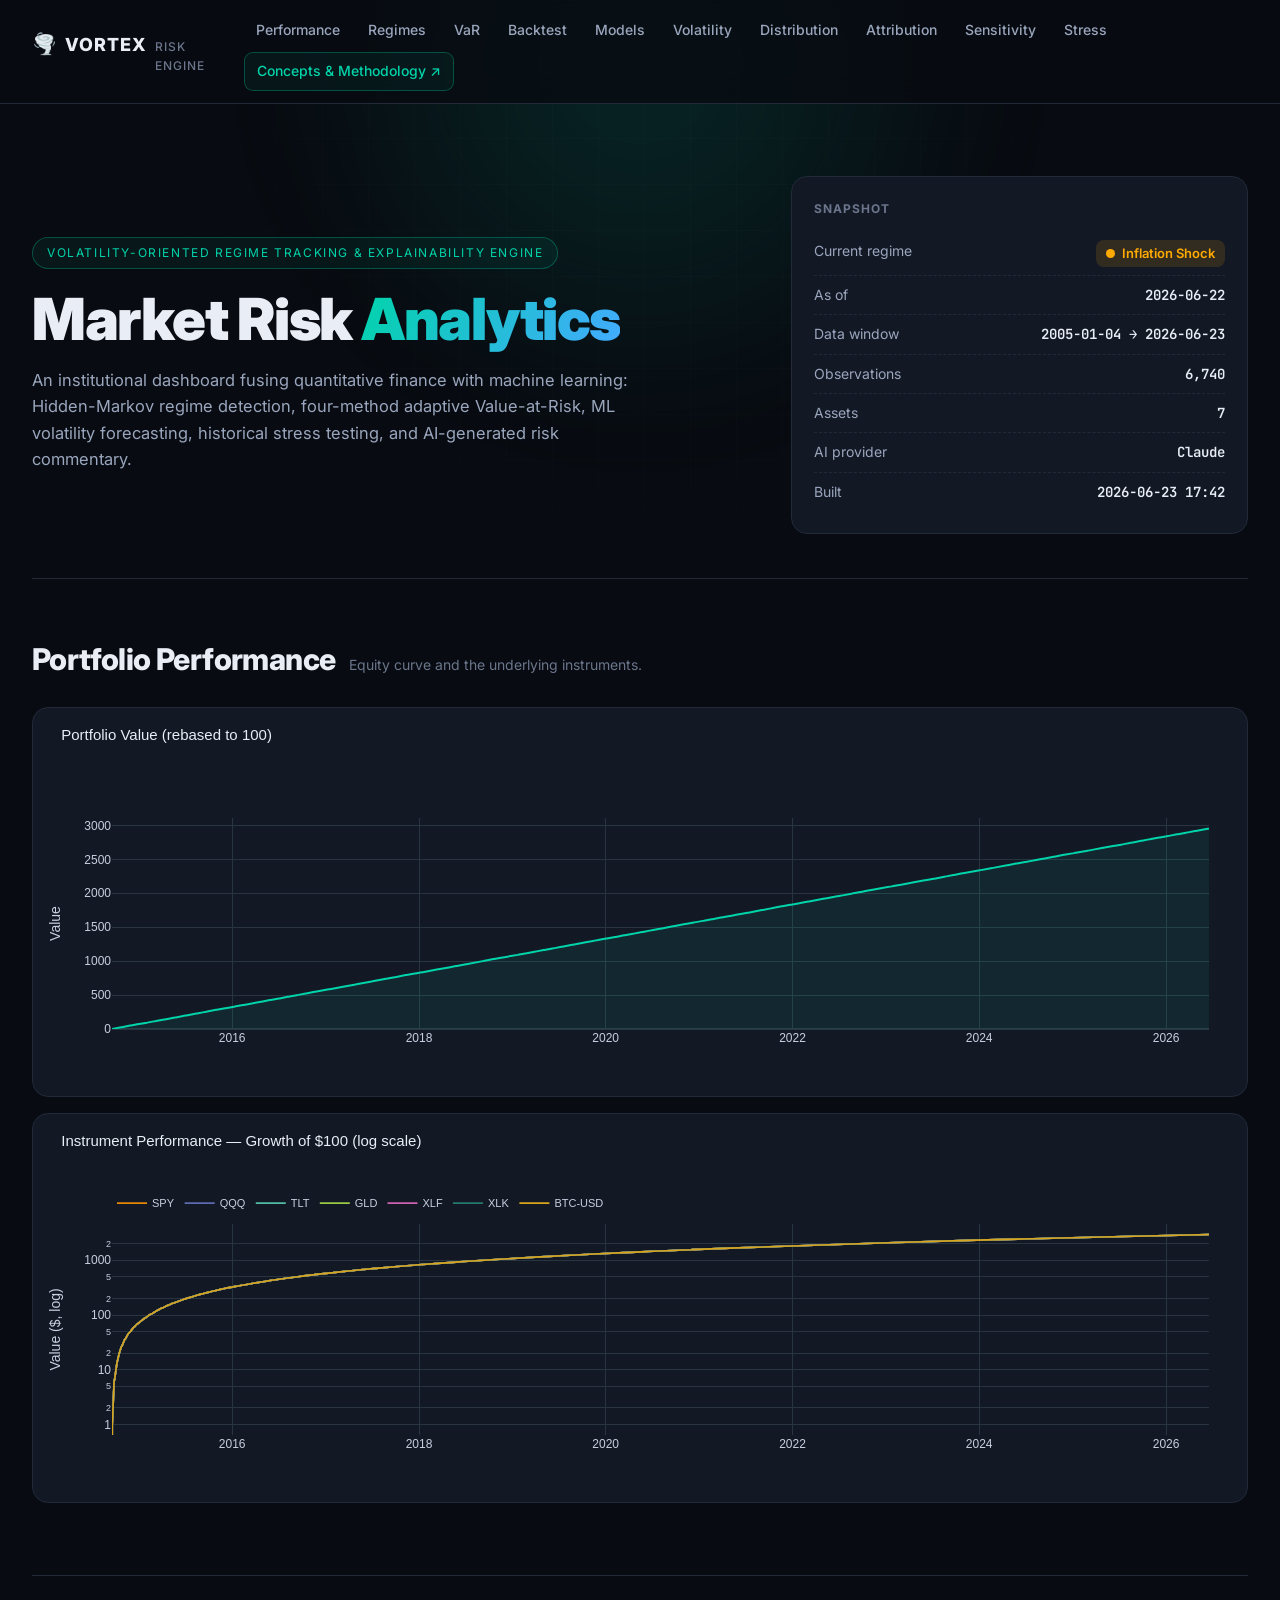
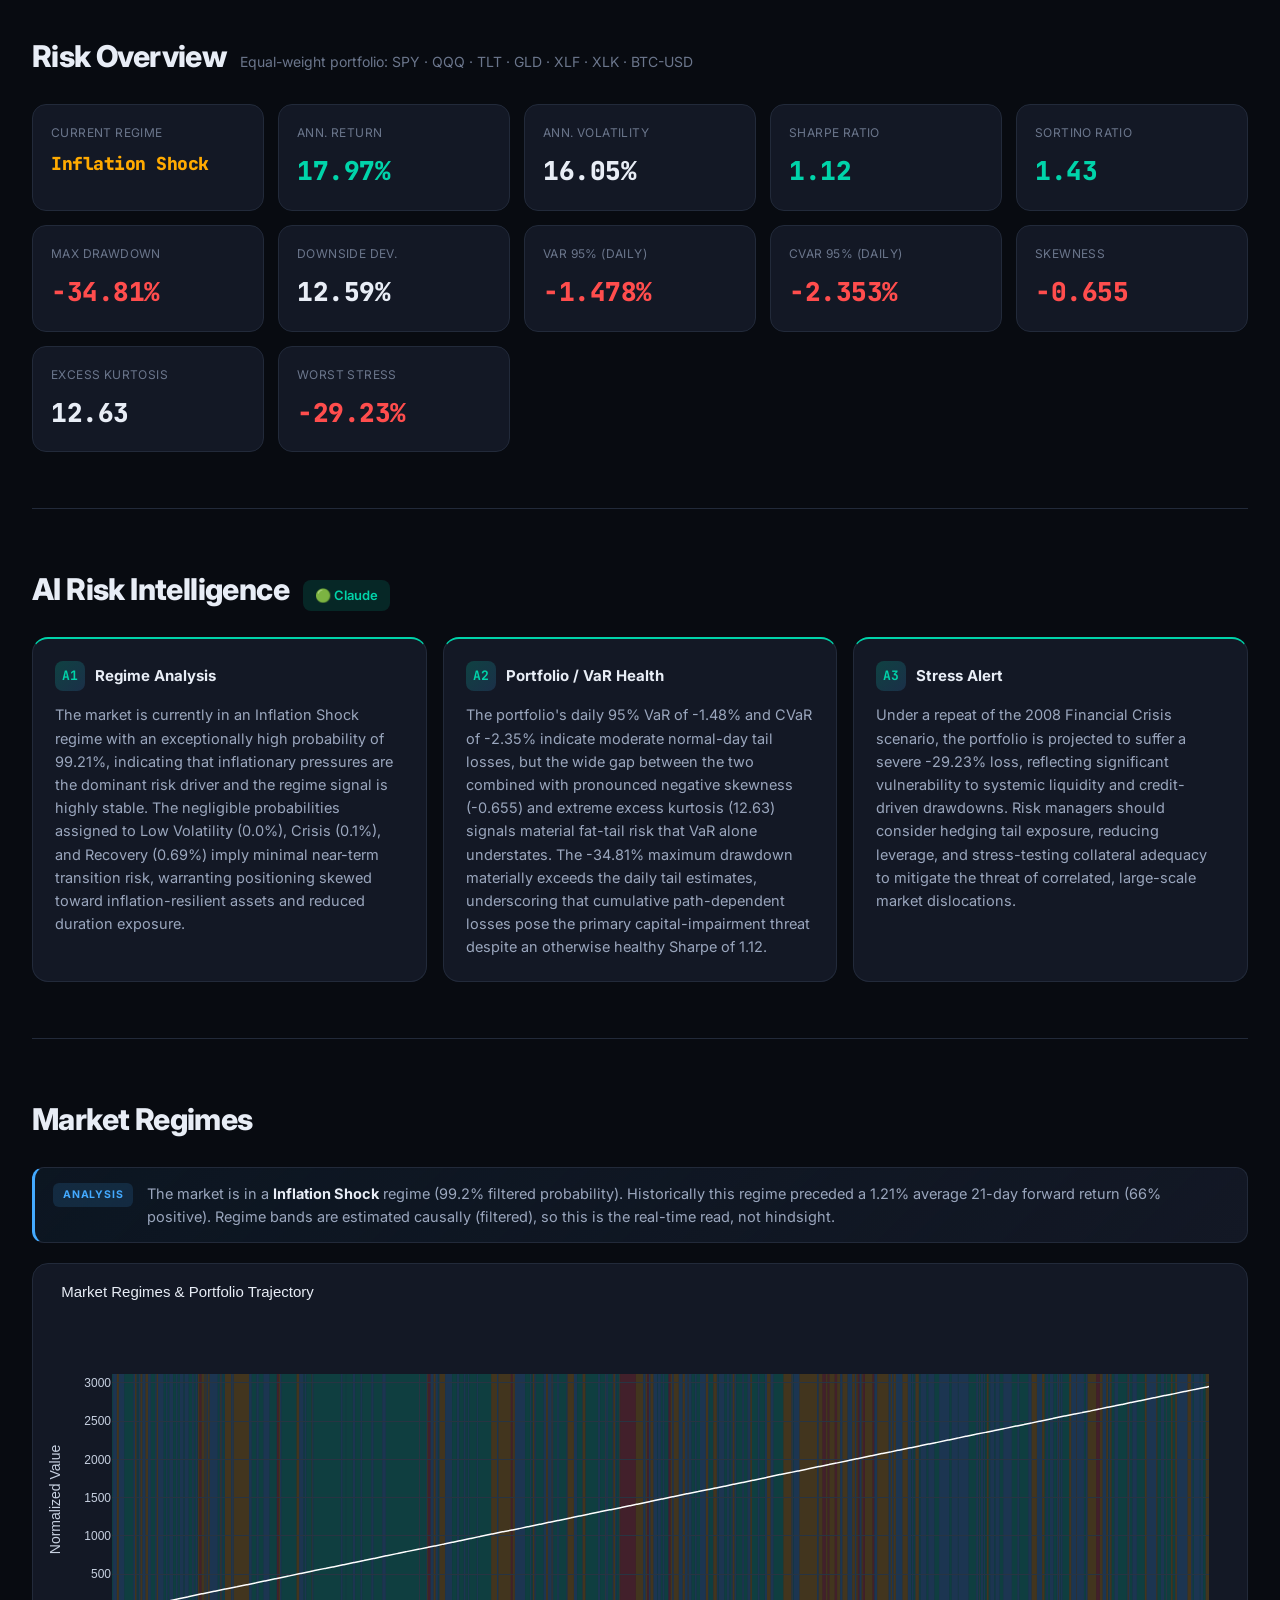
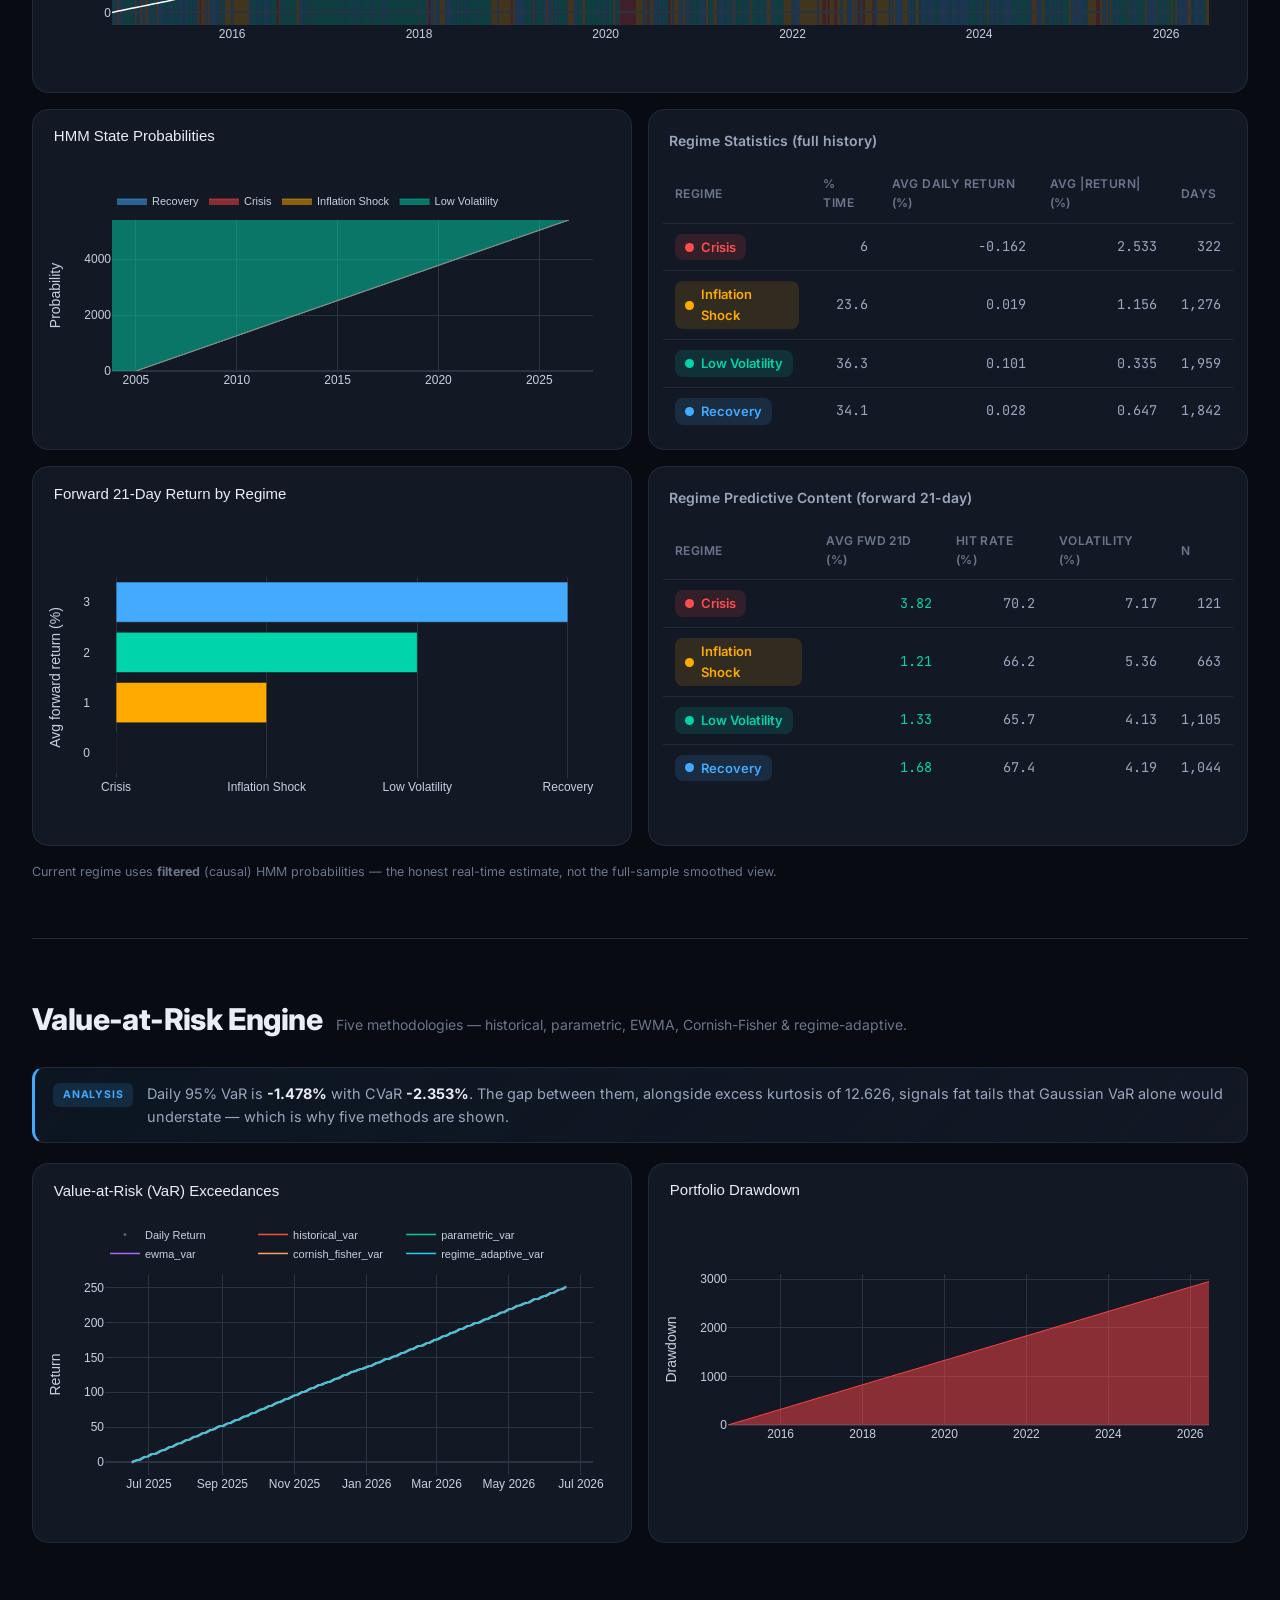
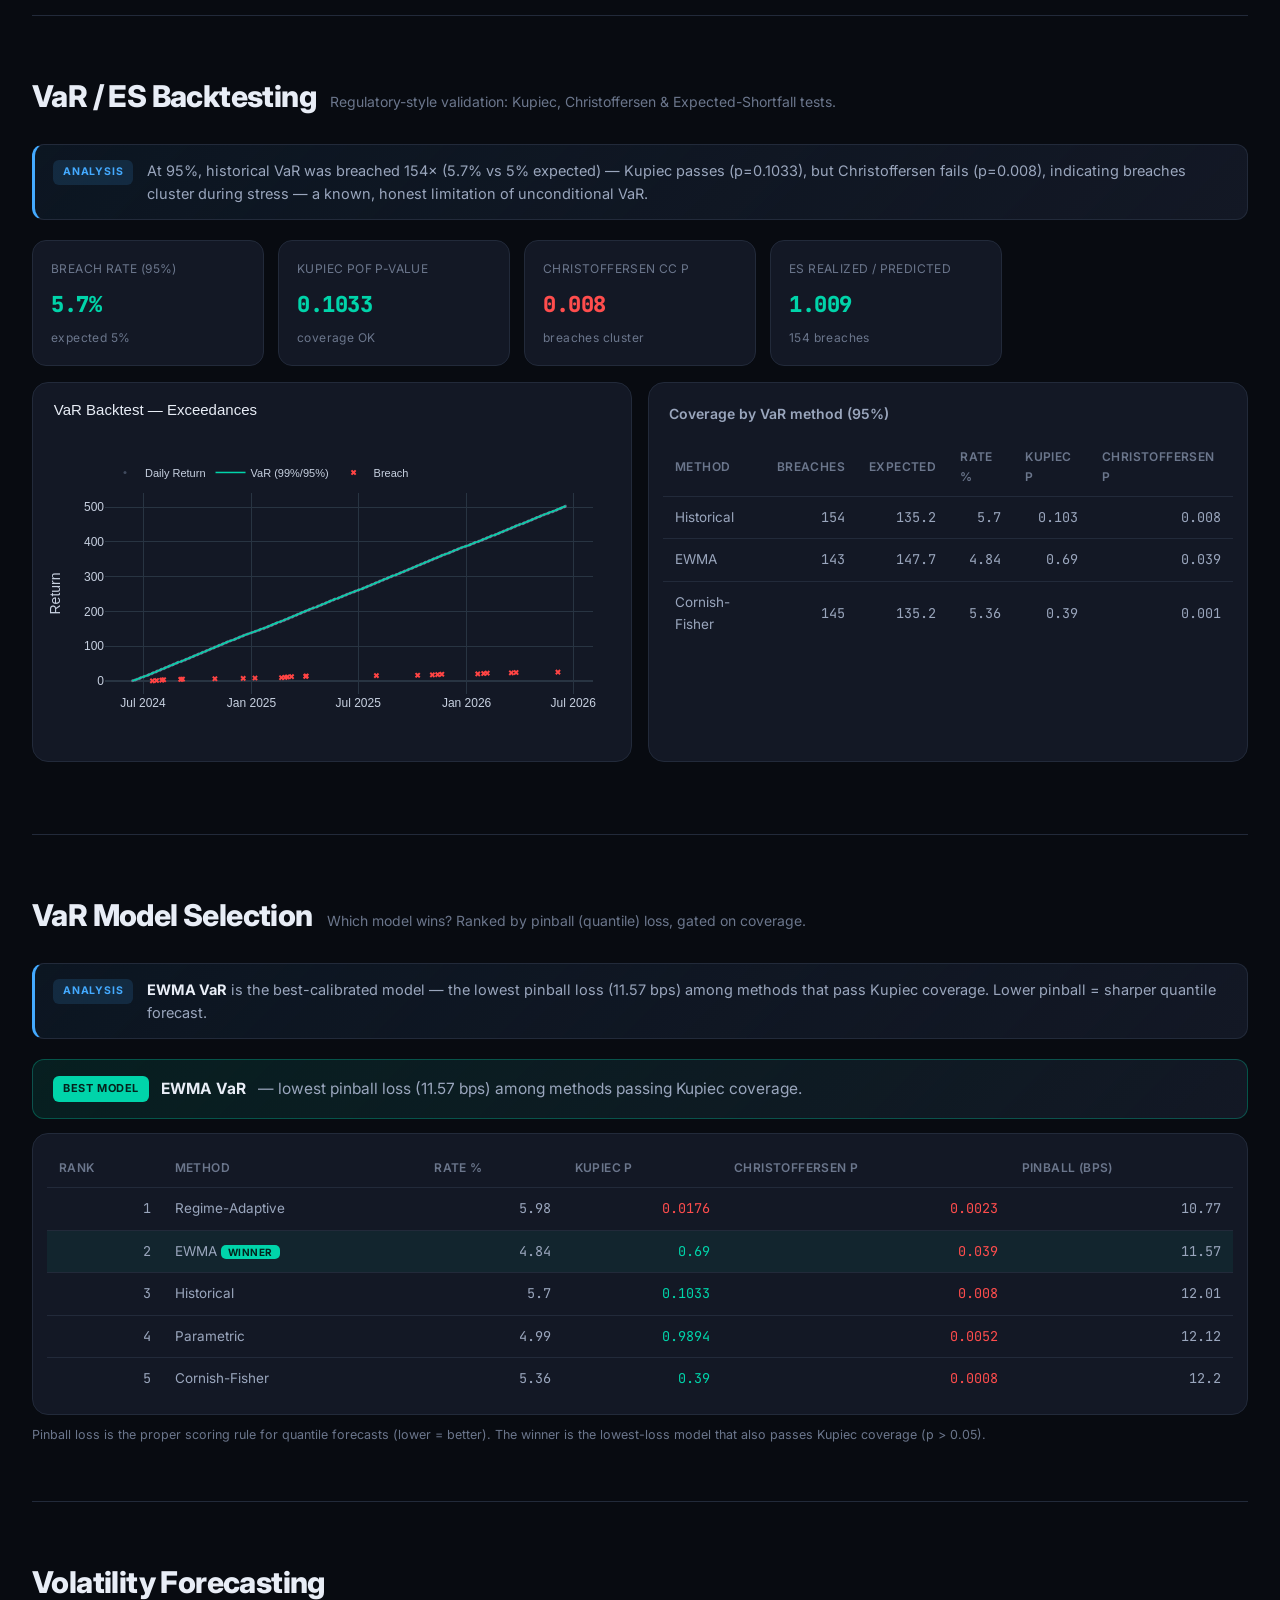
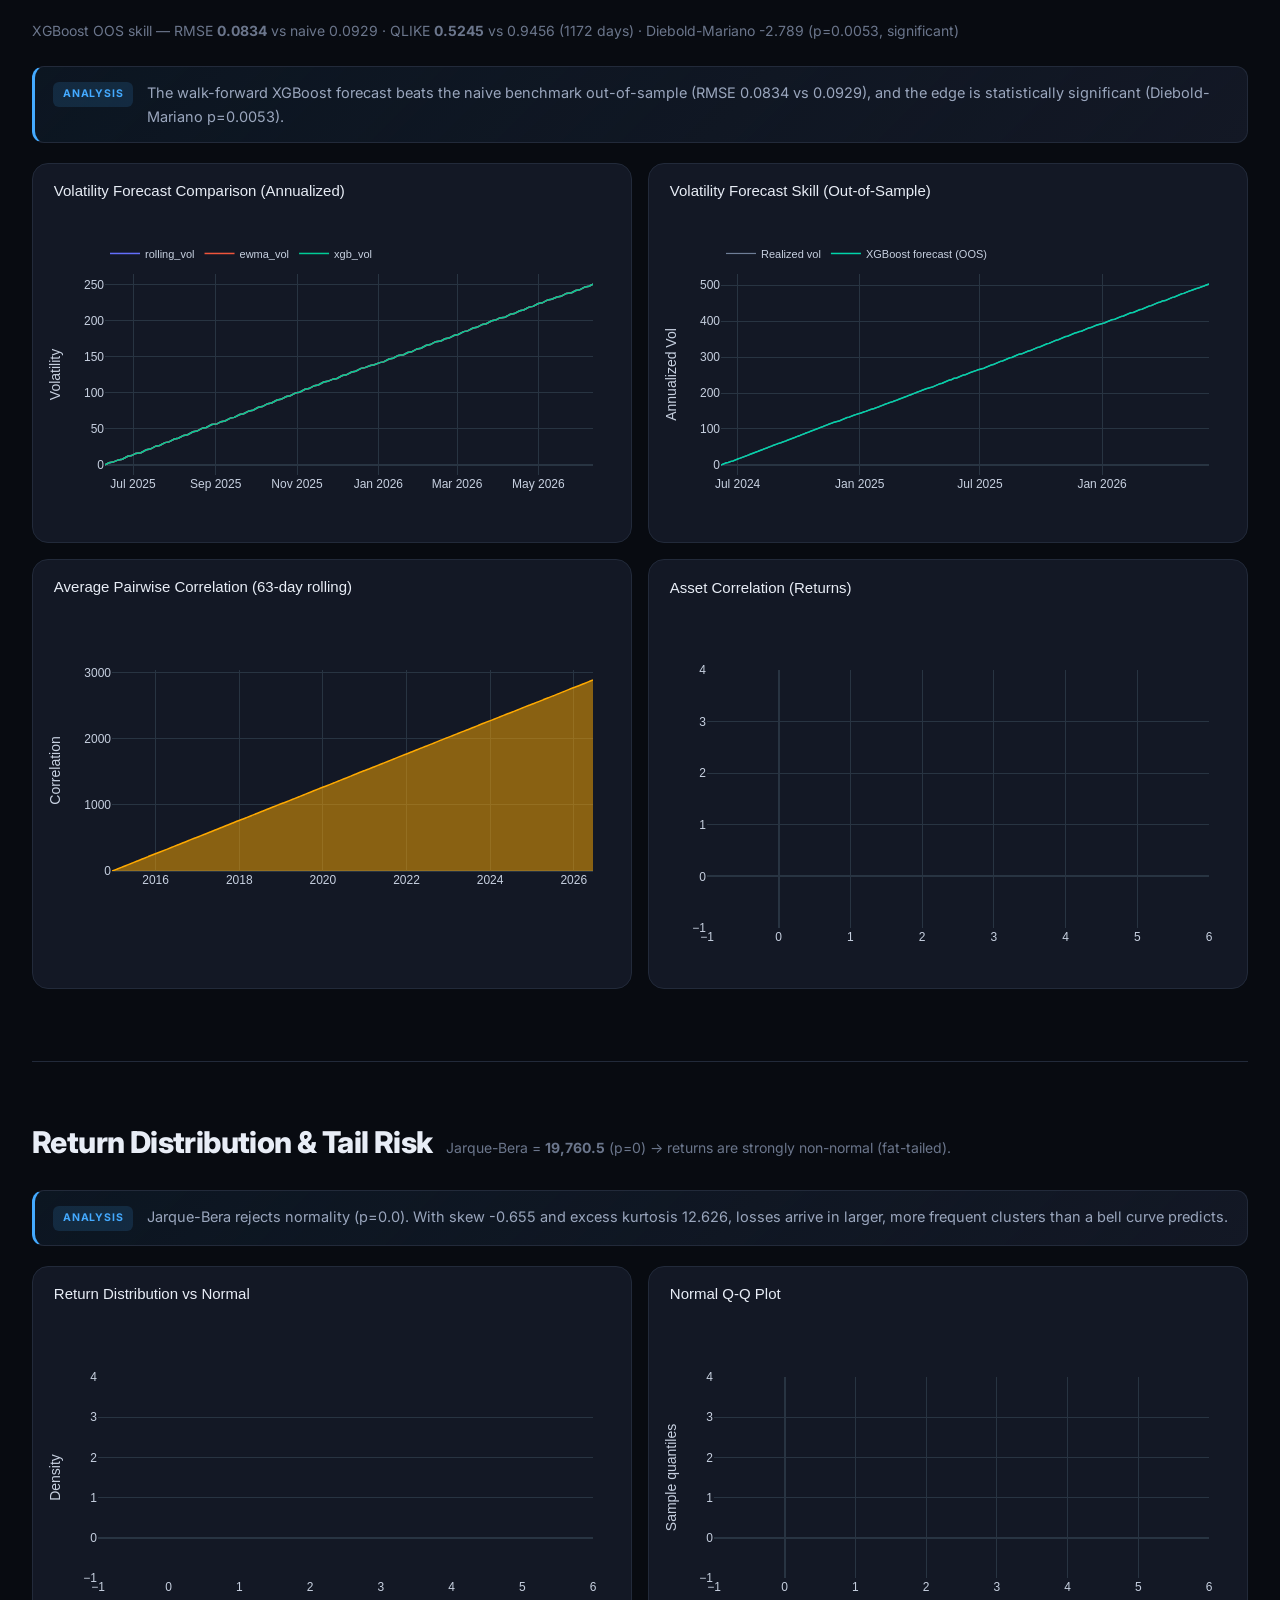
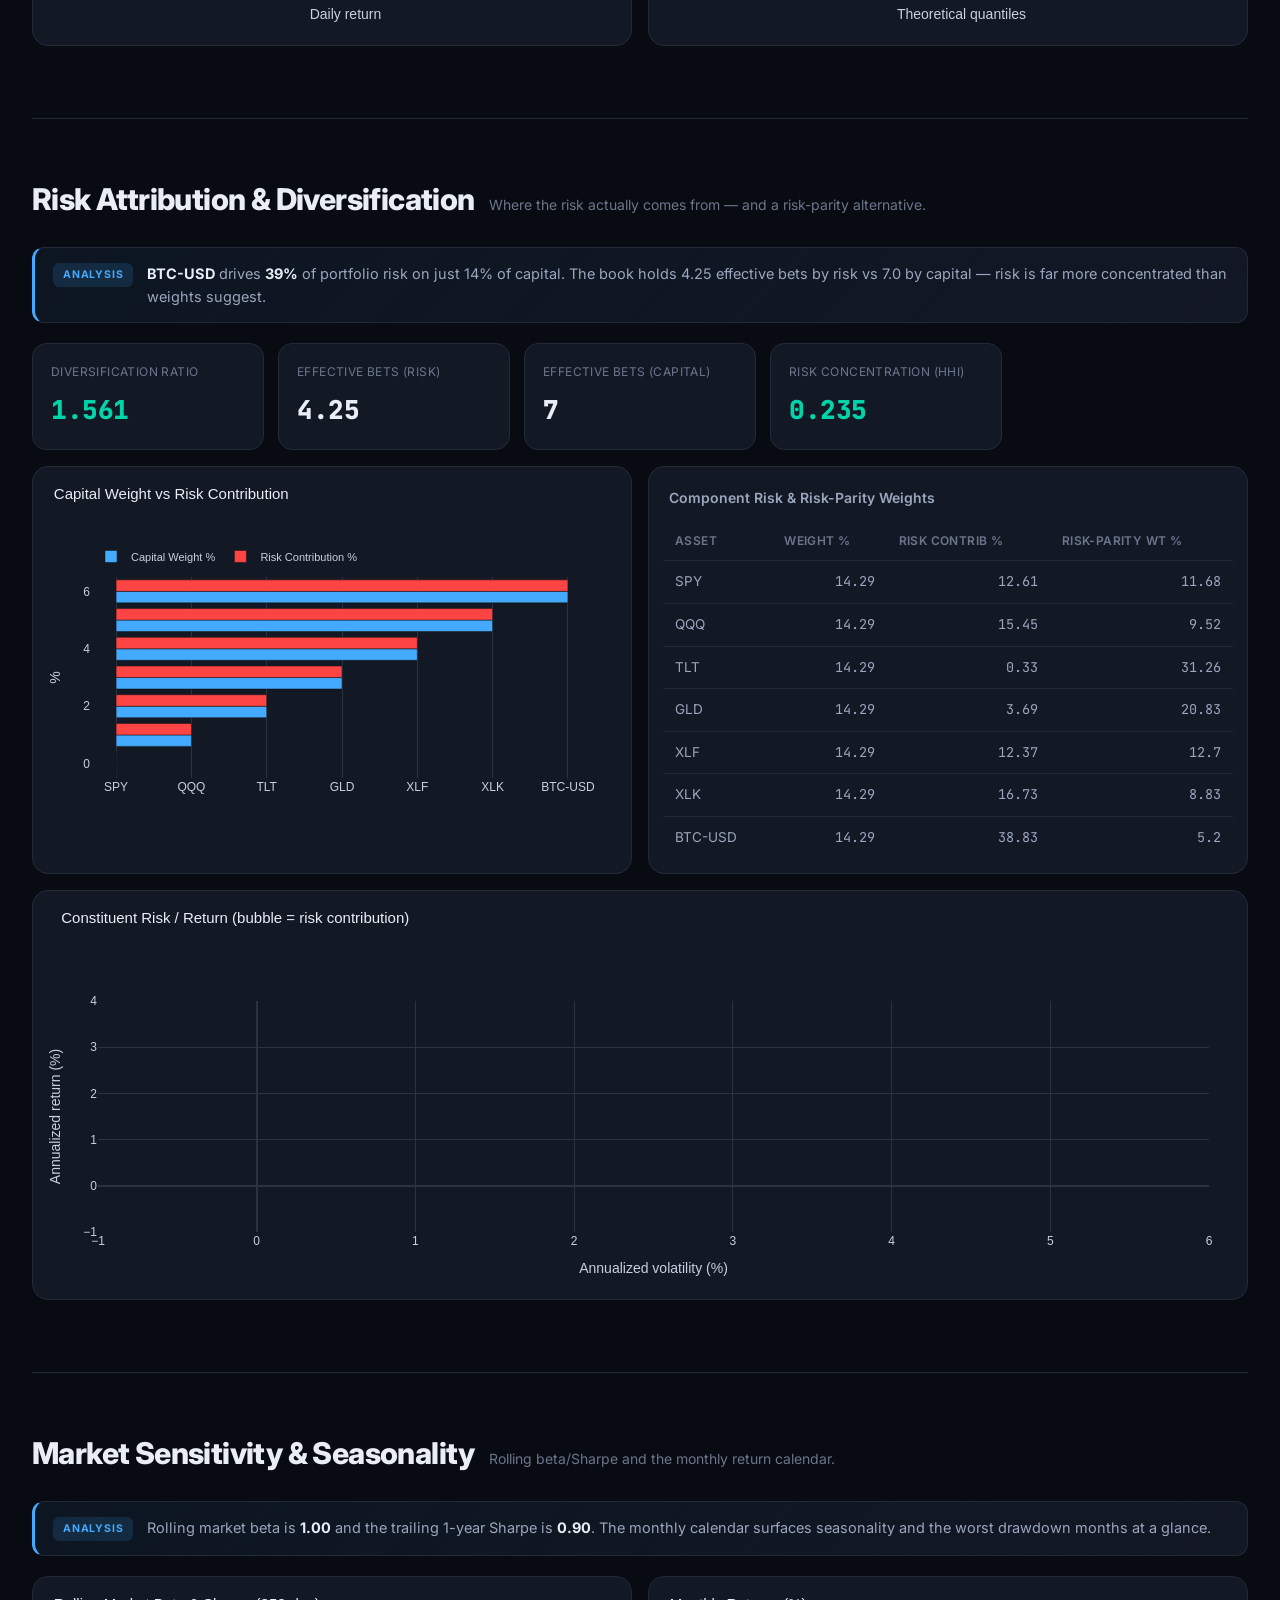
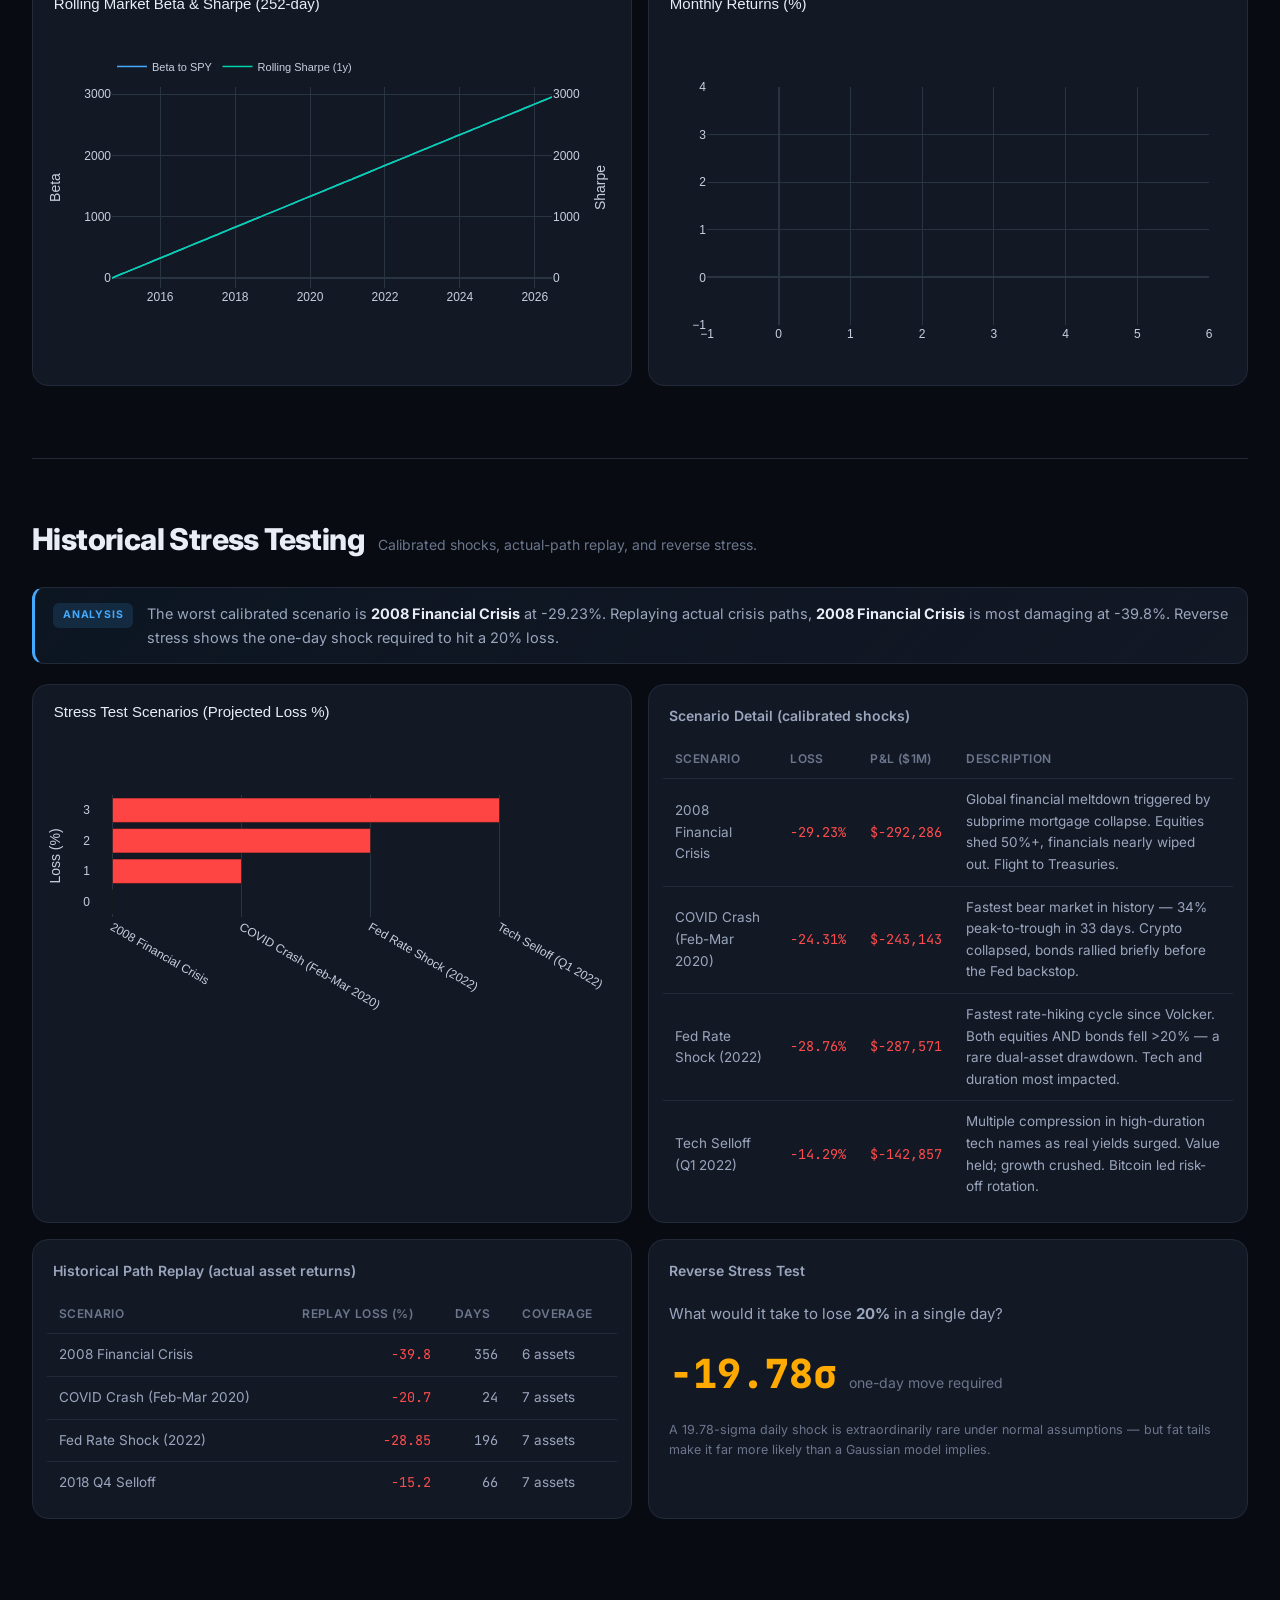
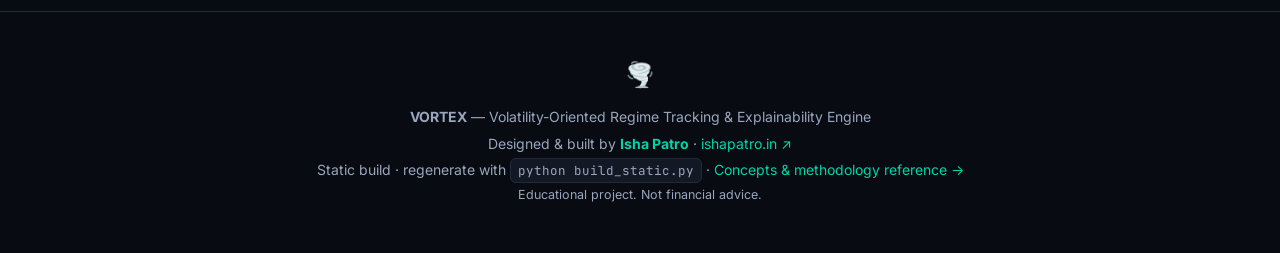
==== index.html @ 21fe2168 "Built a static page" ====
<!DOCTYPE html>
<html lang="en">
<head>
  <meta charset="UTF-8" />
  <meta name="viewport" content="width=device-width, initial-scale=1.0" />
  <title>VORTEX — Market Risk Analytics Dashboard</title>
  <meta name="description" content="VORTEX: institutional market-risk dashboard — regime detection (HMM), adaptive Value-at-Risk, volatility forecasting, stress testing, and AI risk commentary." />
  <link rel="preconnect" href="https://fonts.googleapis.com" />
  <link rel="preconnect" href="https://fonts.gstatic.com" crossorigin />
  <link href="https://fonts.googleapis.com/css2?family=Inter:wght@400;500;600;700;800;900&family=JetBrains+Mono:wght@400;500;600&display=swap" rel="stylesheet" />
  <link rel="stylesheet" href="assets/dashboard.css" />
  <!-- Plotly.js for client-side interactive charts (GitHub Pages friendly) -->
  <script src="https://cdn.plot.ly/plotly-2.35.2.min.js" charset="utf-8"></script>
  <!-- Pre-baked analytics payload (generated by build_static.py) -->
  <script src="assets/data.js"></script>
</head>
<body>
  <div class="bg-grid" aria-hidden="true"></div>
  <div class="bg-glow" aria-hidden="true"></div>

  <!-- Top bar -->
  <header class="topbar">
    <div class="topbar-inner">
      <a class="brand" href="#top">
        <span class="brand-mark">🌪️</span>
        <span class="brand-text">VORTEX</span>
        <span class="brand-sub">Risk Engine</span>
      </a>
      <nav class="topnav">
        <a href="#performance">Performance</a>
        <a href="#regimes">Regimes</a>
        <a href="#var">VaR</a>
        <a href="#backtest">Backtest</a>
        <a href="#models">Models</a>
        <a href="#vol">Volatility</a>
        <a href="#distribution">Distribution</a>
        <a href="#risk">Attribution</a>
        <a href="#sensitivity">Sensitivity</a>
        <a href="#stress">Stress</a>
        <a href="site/index.html" class="nav-pill">Concepts &amp; Methodology ↗</a>
      </nav>
    </div>
  </header>

  <main id="top">
    <!-- Hero / status strip -->
    <section class="hero">
      <div class="hero-text">
        <span class="eyebrow">Volatility-Oriented Regime Tracking &amp; Explainability Engine</span>
        <h1>Market Risk <span class="grad">Analytics</span></h1>
        <p class="lede">
          An institutional dashboard fusing quantitative finance with machine learning:
          Hidden-Markov regime detection, four-method adaptive Value-at-Risk, ML volatility
          forecasting, historical stress testing, and AI-generated risk commentary.
        </p>
      </div>
      <div class="meta-card" id="metaCard">
        <!-- populated by JS -->
      </div>
    </section>

    <!-- PERFORMANCE: portfolio value + instruments -->
    <section class="block" id="performance">
      <div class="block-head"><h2>Portfolio Performance</h2>
        <span class="muted">Equity curve and the underlying instruments.</span>
      </div>
      <div class="chart-row">
        <div class="chart-card wide"><div class="plot" id="plotPortfolio"></div></div>
      </div>
      <div class="chart-row">
        <div class="chart-card wide"><div class="plot" id="plotInstruments"></div></div>
      </div>
    </section>

    <!-- OVERVIEW: KPI metrics -->
    <section class="block" id="overview">
      <div class="block-head">
        <h2>Risk Overview</h2>
        <span class="muted" id="portfolioLine"></span>
      </div>
      <div class="kpi-grid" id="kpiGrid"></div>
    </section>

    <!-- AI Commentary -->
    <section class="block" id="ai">
      <div class="block-head">
        <h2>AI Risk Intelligence</h2>
        <span class="provider-badge" id="providerBadge"></span>
      </div>
      <div class="ai-grid">
        <article class="ai-card">
          <h3><span class="ai-tag">A1</span> Regime Analysis</h3>
          <p id="aiRegime"></p>
        </article>
        <article class="ai-card">
          <h3><span class="ai-tag">A2</span> Portfolio / VaR Health</h3>
          <p id="aiVar"></p>
        </article>
        <article class="ai-card">
          <h3><span class="ai-tag">A3</span> Stress Alert</h3>
          <p id="aiStress"></p>
        </article>
      </div>
    </section>

    <!-- REGIMES -->
    <section class="block" id="regimes">
      <div class="block-head"><h2>Market Regimes</h2></div>
      <div class="analysis" id="anRegimes"></div>
      <div class="chart-row">
        <div class="chart-card wide"><div class="plot" id="plotRegimeTimeline"></div></div>
      </div>
      <div class="chart-row two">
        <div class="chart-card"><div class="plot" id="plotRegimeProb"></div></div>
        <div class="chart-card">
          <h3 class="chart-title">Regime Statistics (full history)</h3>
          <div class="table-wrap"><table id="regimeTable"></table></div>
        </div>
      </div>
      <div class="chart-row two">
        <div class="chart-card"><div class="plot" id="plotRegimeFwd"></div></div>
        <div class="chart-card">
          <h3 class="chart-title">Regime Predictive Content (forward 21-day)</h3>
          <div class="table-wrap"><table id="regimeFwdTable"></table></div>
        </div>
      </div>
      <p class="muted small" style="margin-top:10px">Current regime uses <strong>filtered</strong> (causal) HMM probabilities — the honest real-time estimate, not the full-sample smoothed view.</p>
    </section>

    <!-- VAR -->
    <section class="block" id="var">
      <div class="block-head"><h2>Value-at-Risk Engine</h2>
        <span class="muted">Five methodologies — historical, parametric, EWMA, Cornish-Fisher &amp; regime-adaptive.</span>
      </div>
      <div class="analysis" id="anVar"></div>
      <div class="chart-row two">
        <div class="chart-card"><div class="plot" id="plotVar"></div></div>
        <div class="chart-card"><div class="plot" id="plotDrawdown"></div></div>
      </div>
    </section>

    <!-- VAR BACKTESTING -->
    <section class="block" id="backtest">
      <div class="block-head"><h2>VaR / ES Backtesting</h2>
        <span class="muted">Regulatory-style validation: Kupiec, Christoffersen &amp; Expected-Shortfall tests.</span>
      </div>
      <div class="analysis" id="anBacktest"></div>
      <div class="kpi-grid" id="btCards"></div>
      <div class="chart-row two" style="margin-top:16px">
        <div class="chart-card"><div class="plot" id="plotBacktest"></div></div>
        <div class="chart-card">
          <h3 class="chart-title">Coverage by VaR method (95%)</h3>
          <div class="table-wrap"><table id="btTable"></table></div>
        </div>
      </div>
    </section>

    <!-- MODEL SELECTION -->
    <section class="block" id="models">
      <div class="block-head"><h2>VaR Model Selection</h2>
        <span class="muted">Which model wins? Ranked by pinball (quantile) loss, gated on coverage.</span>
      </div>
      <div class="analysis" id="anModels"></div>
      <div id="leagueVerdict" class="verdict-banner"></div>
      <div class="chart-card" style="margin-top:14px">
        <div class="table-wrap"><table id="leagueTable"></table></div>
      </div>
      <p class="muted small" style="margin-top:10px">Pinball loss is the proper scoring rule for quantile forecasts (lower = better). The winner is the lowest-loss model that also passes Kupiec coverage (p &gt; 0.05).</p>
    </section>

    <!-- VOLATILITY -->
    <section class="block" id="vol">
      <div class="block-head"><h2>Volatility Forecasting</h2>
        <span class="muted" id="skillLine"></span>
      </div>
      <div class="analysis" id="anVol"></div>
      <div class="chart-row two">
        <div class="chart-card"><div class="plot" id="plotVol"></div></div>
        <div class="chart-card"><div class="plot" id="plotForecast"></div></div>
      </div>
      <div class="chart-row two">
        <div class="chart-card"><div class="plot" id="plotRollCorr"></div></div>
        <div class="chart-card"><div class="plot" id="plotCorr"></div></div>
      </div>
    </section>

    <!-- RETURN DISTRIBUTION -->
    <section class="block" id="distribution">
      <div class="block-head"><h2>Return Distribution &amp; Tail Risk</h2>
        <span class="muted" id="jbLine"></span>
      </div>
      <div class="analysis" id="anDist"></div>
      <div class="chart-row two">
        <div class="chart-card"><div class="plot" id="plotDist"></div></div>
        <div class="chart-card"><div class="plot" id="plotQQ"></div></div>
      </div>
    </section>

    <!-- RISK ATTRIBUTION -->
    <section class="block" id="risk">
      <div class="block-head"><h2>Risk Attribution &amp; Diversification</h2>
        <span class="muted">Where the risk actually comes from — and a risk-parity alternative.</span>
      </div>
      <div class="analysis" id="anRisk"></div>
      <div class="kpi-grid" id="divCards"></div>
      <div class="chart-row two" style="margin-top:16px">
        <div class="chart-card"><div class="plot" id="plotRisk"></div></div>
        <div class="chart-card">
          <h3 class="chart-title">Component Risk &amp; Risk-Parity Weights</h3>
          <div class="table-wrap"><table id="riskTable"></table></div>
        </div>
      </div>
      <div class="chart-row">
        <div class="chart-card wide"><div class="plot" id="plotConstituent"></div></div>
      </div>
    </section>

    <!-- MARKET SENSITIVITY -->
    <section class="block" id="sensitivity">
      <div class="block-head"><h2>Market Sensitivity &amp; Seasonality</h2>
        <span class="muted">Rolling beta/Sharpe and the monthly return calendar.</span>
      </div>
      <div class="analysis" id="anSens"></div>
      <div class="chart-row two">
        <div class="chart-card"><div class="plot" id="plotRollSharpe"></div></div>
        <div class="chart-card"><div class="plot" id="plotMonthly"></div></div>
      </div>
    </section>

    <!-- STRESS -->
    <section class="block" id="stress">
      <div class="block-head"><h2>Historical Stress Testing</h2>
        <span class="muted">Calibrated shocks, actual-path replay, and reverse stress.</span>
      </div>
      <div class="analysis" id="anStress"></div>
      <div class="chart-row two">
        <div class="chart-card"><div class="plot" id="plotStress"></div></div>
        <div class="chart-card">
          <h3 class="chart-title">Scenario Detail (calibrated shocks)</h3>
          <div class="table-wrap"><table id="stressTable"></table></div>
        </div>
      </div>
      <div class="chart-row two">
        <div class="chart-card">
          <h3 class="chart-title">Historical Path Replay (actual asset returns)</h3>
          <div class="table-wrap"><table id="replayTable"></table></div>
        </div>
        <div class="chart-card">
          <h3 class="chart-title">Reverse Stress Test</h3>
          <div id="reverseBox" class="reverse-box"></div>
        </div>
      </div>
    </section>
  </main>

  <footer class="footer">
    <div class="footer-inner">
      <span class="brand-mark">🌪️</span>
      <p><strong>VORTEX</strong> — Volatility-Oriented Regime Tracking &amp; Explainability Engine</p>
      <p class="byline">Designed &amp; built by <a href="https://ishapatro.in/" target="_blank" rel="noopener"><strong>Isha Patro</strong></a> · <a href="https://ishapatro.in/" target="_blank" rel="noopener">ishapatro.in ↗</a></p>
      <p class="muted">Static build · regenerate with <code>python build_static.py</code> · <a href="site/index.html">Concepts &amp; methodology reference →</a></p>
      <p class="muted small">Educational project. Not financial advice.</p>
    </div>
  </footer>

  <script src="assets/dashboard.js"></script>
</body>
</html>
---- assets/dashboard.css ----
/* ============================================================
   VORTEX static dashboard — institutional dark theme
   ============================================================ */
:root {
  --bg: #080b11;
  --bg-2: #0e1117;
  --surface: #131825;
  --surface-2: #1a2130;
  --border: #222a3a;
  --text: #e8edf6;
  --text-dim: #9aa6bd;
  --text-mute: #6b768c;
  --teal: #00d4aa;
  --blue: #44aaff;
  --red: #ff4d4d;
  --amber: #ffaa00;
  --radius: 16px;
  --maxw: 1280px;
  --font: "Inter", system-ui, -apple-system, sans-serif;
  --mono: "JetBrains Mono", ui-monospace, monospace;
}
* { box-sizing: border-box; margin: 0; padding: 0; }
html { scroll-behavior: smooth; scroll-padding-top: 80px; }
body { font-family: var(--font); background: var(--bg); color: var(--text); line-height: 1.6; -webkit-font-smoothing: antialiased; overflow-x: hidden; }
a { color: inherit; }

.bg-grid { position: fixed; inset: 0; z-index: -2;
  background-image: linear-gradient(rgba(255,255,255,0.02) 1px, transparent 1px), linear-gradient(90deg, rgba(255,255,255,0.02) 1px, transparent 1px);
  background-size: 46px 46px; mask-image: radial-gradient(ellipse at 50% 0%, #000 0%, transparent 78%); }
.bg-glow { position: fixed; z-index: -1; top: -280px; left: 50%; width: 1000px; height: 700px; transform: translateX(-50%);
  background: radial-gradient(circle, rgba(0,212,170,0.14), transparent 60%); filter: blur(50px); }

/* Top bar */
.topbar { position: sticky; top: 0; z-index: 50; background: rgba(8,11,17,0.78); backdrop-filter: blur(14px); border-bottom: 1px solid var(--border); }
.topbar-inner { max-width: var(--maxw); margin: 0 auto; display: flex; align-items: center; justify-content: space-between; gap: 20px; padding: 12px clamp(16px,3vw,32px); }
.brand { display: flex; align-items: baseline; gap: 8px; text-decoration: none; font-weight: 800; }
.brand-mark { font-size: 20px; }
.brand-text { letter-spacing: 1px; font-size: 18px; }
.brand-sub { font-size: 12px; color: var(--text-mute); font-weight: 500; letter-spacing: 1px; text-transform: uppercase; }
.topnav { display: flex; gap: 4px; flex-wrap: wrap; align-items: center; }
.topnav a { text-decoration: none; color: var(--text-dim); font-size: 14px; font-weight: 500; padding: 7px 12px; border-radius: 9px; transition: all .16s ease; }
.topnav a:hover { color: var(--text); background: var(--surface-2); }
.topnav .nav-pill { color: var(--teal); border: 1px solid rgba(0,212,170,0.3); background: rgba(0,212,170,0.06); }

/* Hero */
main { max-width: var(--maxw); margin: 0 auto; padding: 0 clamp(16px,3vw,32px); }
.hero { display: grid; grid-template-columns: 1.6fr 1fr; gap: 28px; align-items: center; padding: clamp(40px,7vw,72px) 0 clamp(28px,4vw,44px); }
.eyebrow { display: inline-block; font-size: 12px; letter-spacing: 1.6px; text-transform: uppercase; color: var(--teal); border: 1px solid rgba(0,212,170,0.3); border-radius: 100px; padding: 5px 14px; margin-bottom: 20px; background: rgba(0,212,170,0.06); }
.hero h1 { font-size: clamp(34px,5vw,58px); line-height: 1.04; font-weight: 900; letter-spacing: -1.5px; margin-bottom: 18px; }
.grad { background: linear-gradient(120deg, var(--teal), var(--blue)); -webkit-background-clip: text; background-clip: text; -webkit-text-fill-color: transparent; }
.lede { color: var(--text-dim); font-size: 16.5px; max-width: 620px; }

.meta-card { background: var(--surface); border: 1px solid var(--border); border-radius: var(--radius); padding: 22px; }
.meta-card h4 { font-size: 12px; letter-spacing: 1px; text-transform: uppercase; color: var(--text-mute); margin-bottom: 14px; }
.meta-row { display: flex; justify-content: space-between; gap: 12px; padding: 8px 0; border-bottom: 1px dashed var(--border); font-size: 14px; }
.meta-row:last-child { border-bottom: none; }
.meta-row span { color: var(--text-dim); }
.meta-row strong { font-family: var(--mono); font-weight: 600; }
.regime-pill { display: inline-flex; align-items: center; gap: 7px; padding: 3px 10px; border-radius: 8px; font-weight: 600; font-size: 13px; }
.regime-pill .dot { width: 9px; height: 9px; border-radius: 50%; }

/* Blocks */
.block { padding: clamp(34px,5vw,56px) 0; border-top: 1px solid var(--border); }
.block-head { display: flex; align-items: baseline; gap: 14px; flex-wrap: wrap; margin-bottom: 24px; }
.block-head h2 { font-size: clamp(22px,3vw,30px); font-weight: 800; letter-spacing: -0.6px; }
.muted { color: var(--text-mute); font-size: 14px; }
.muted.small { font-size: 12.5px; }
.muted a { color: var(--teal); text-decoration: none; }

/* KPI */
.kpi-grid { display: grid; grid-template-columns: repeat(5, 1fr); gap: 14px; }
.kpi { background: var(--surface); border: 1px solid var(--border); border-radius: 14px; padding: 18px; }
.kpi .label { font-size: 12px; color: var(--text-mute); letter-spacing: 0.4px; margin-bottom: 8px; text-transform: uppercase; }
.kpi .value { font-size: 26px; font-weight: 800; font-family: var(--mono); letter-spacing: -0.5px; }
.kpi .value.pos { color: var(--teal); }
.kpi .value.neg { color: var(--red); }
.kpi .value.neutral { color: var(--text); }

/* AI */
.provider-badge { font-size: 13px; font-weight: 600; padding: 5px 12px; border-radius: 8px; background: rgba(0,212,170,0.14); color: var(--teal); }
.ai-grid { display: grid; grid-template-columns: repeat(3, 1fr); gap: 16px; }
.ai-card { background: var(--surface); border: 1px solid var(--border); border-radius: var(--radius); padding: 22px; border-top: 2px solid var(--teal); }
.ai-card h3 { font-size: 15px; margin-bottom: 12px; display: flex; align-items: center; gap: 10px; }
.ai-tag { width: 30px; height: 30px; flex-shrink: 0; border-radius: 8px; display: grid; place-items: center; background: linear-gradient(135deg, rgba(0,212,170,0.22), rgba(68,170,255,0.16)); color: var(--teal); font-family: var(--mono); font-weight: 700; font-size: 13px; }
.ai-card p { color: var(--text-dim); font-size: 14.5px; }

/* Charts */
.chart-row { display: grid; gap: 16px; margin-bottom: 16px; }
.chart-row.two { grid-template-columns: 1fr 1fr; }
.chart-card { background: var(--surface); border: 1px solid var(--border); border-radius: var(--radius); padding: 14px; }
.chart-card.wide { grid-column: 1 / -1; }
.chart-title { font-size: 14px; color: var(--text-dim); margin: 6px 6px 12px; font-weight: 600; }
.plot { width: 100%; min-height: 300px; }

/* Tables */
.table-wrap { overflow-x: auto; }
table { width: 100%; border-collapse: collapse; font-size: 13.5px; }
th, td { text-align: left; padding: 10px 12px; border-bottom: 1px solid var(--border); }
th { color: var(--text-mute); font-weight: 600; font-size: 12px; text-transform: uppercase; letter-spacing: 0.4px; }
td { color: var(--text-dim); }
td.num { font-family: var(--mono); text-align: right; }
td.neg { color: var(--red); }
td.pos { color: var(--teal); }
tr:last-child td { border-bottom: none; }

/* Methodology */
.method-grid { display: grid; grid-template-columns: repeat(3, 1fr); gap: 16px; }
.method-card { background: var(--surface); border: 1px solid var(--border); border-radius: var(--radius); padding: 22px; }
.method-card.highlight { border-color: rgba(0,212,170,0.4); background: linear-gradient(160deg, rgba(0,212,170,0.06), var(--surface)); }
.method-card h3 { font-size: 16px; margin-bottom: 10px; color: var(--teal); display: flex; align-items: center; gap: 8px; }
.method-card p { color: var(--text-dim); font-size: 14px; margin-bottom: 10px; }
.method-note { color: var(--text-mute); font-size: 13px; }
.chip { font-size: 10.5px; letter-spacing: 0.5px; text-transform: uppercase; background: rgba(0,212,170,0.16); color: var(--teal); padding: 2px 8px; border-radius: 6px; font-weight: 600; }
.formula { font-family: var(--mono); font-size: 14px; color: var(--text); background: var(--bg); border: 1px solid var(--border); border-radius: 10px; padding: 12px 14px; margin: 8px 0; overflow-x: auto; }
.formula sub { font-size: 0.72em; } .formula sup { font-size: 0.72em; }

/* Section analysis callout */
.analysis { display: flex; gap: 14px; align-items: flex-start; margin: 0 0 20px;
  background: linear-gradient(135deg, rgba(68,170,255,0.07), var(--surface));
  border: 1px solid var(--border); border-left: 3px solid var(--blue);
  border-radius: 12px; padding: 14px 18px; }
.analysis-tag { flex-shrink: 0; font-size: 10.5px; letter-spacing: 0.8px; text-transform: uppercase; font-weight: 700;
  color: var(--blue); background: rgba(68,170,255,0.14); padding: 4px 10px; border-radius: 6px; margin-top: 1px; }
.analysis p { margin: 0; color: var(--text-dim); font-size: 14.5px; line-height: 1.6; }
.analysis p b { color: var(--text); font-weight: 700; }

/* VaR league verdict */
.verdict-banner { display: flex; align-items: center; gap: 12px; flex-wrap: wrap;
  background: linear-gradient(135deg, rgba(0,212,170,0.1), var(--surface)); border: 1px solid rgba(0,212,170,0.3);
  border-radius: 12px; padding: 16px 20px; font-size: 15.5px; color: var(--text-dim); }
.verdict-banner strong { color: var(--text); }
.verdict-tag { font-size: 11px; letter-spacing: 0.6px; text-transform: uppercase; font-weight: 700;
  color: #04231d; background: var(--teal); padding: 4px 10px; border-radius: 6px; }
.win-pill { font-size: 10px; letter-spacing: 0.5px; font-weight: 700; color: #04231d; background: var(--teal);
  padding: 1px 7px; border-radius: 5px; vertical-align: middle; }
tr.win-row td { background: rgba(0,212,170,0.07); }

/* Reverse stress box */
.reverse-box { padding: 8px 6px; }
.reverse-q { color: var(--text-dim); font-size: 15px; margin-bottom: 16px; }
.reverse-stat { display: flex; align-items: baseline; gap: 12px; margin-bottom: 14px; }
.reverse-num { font-family: var(--mono); font-size: 40px; font-weight: 800; color: var(--amber); }
.reverse-stat span:last-child { color: var(--text-mute); font-size: 14px; }

/* Footer byline */
.byline { font-size: 15px; margin: 6px 0; }
.byline a { color: var(--teal); text-decoration: none; }
.byline a:hover { text-decoration: underline; }

/* Learn-more CTA */
.learn-more-cta { display: flex; align-items: center; justify-content: space-between; gap: 24px; flex-wrap: wrap;
  background: linear-gradient(160deg, rgba(0,212,170,0.08), var(--surface)); border: 1px solid rgba(0,212,170,0.25);
  border-radius: var(--radius); padding: 28px 30px; }
.learn-more-cta h2 { font-size: 22px; margin-bottom: 6px; }
.cta-btn { flex-shrink: 0; text-decoration: none; font-weight: 600; font-size: 15px; padding: 13px 24px; border-radius: 12px;
  background: linear-gradient(120deg, var(--teal), #0bbf9a); color: #04231d; transition: transform .15s ease, box-shadow .2s ease;
  box-shadow: 0 8px 28px rgba(0,212,170,0.25); }
.cta-btn:hover { transform: translateY(-2px); box-shadow: 0 12px 36px rgba(0,212,170,0.38); }

/* Footer */
.footer { border-top: 1px solid var(--border); padding: 44px 24px; text-align: center; margin-top: 20px; }
.footer-inner { max-width: var(--maxw); margin: 0 auto; }
.footer .brand-mark { font-size: 24px; display: block; margin-bottom: 12px; }
.footer p { color: var(--text-dim); font-size: 14px; margin: 4px 0; }
.footer code { font-family: var(--mono); font-size: 12.5px; background: var(--surface); padding: 3px 7px; border-radius: 6px; border: 1px solid var(--border); }

/* Responsive */
@media (max-width: 1000px) {
  .hero { grid-template-columns: 1fr; }
  .kpi-grid { grid-template-columns: repeat(3, 1fr); }
  .ai-grid, .method-grid { grid-template-columns: 1fr; }
  .chart-row.two { grid-template-columns: 1fr; }
}
@media (max-width: 560px) {
  .kpi-grid { grid-template-columns: repeat(2, 1fr); }
  .topnav { display: none; }
}
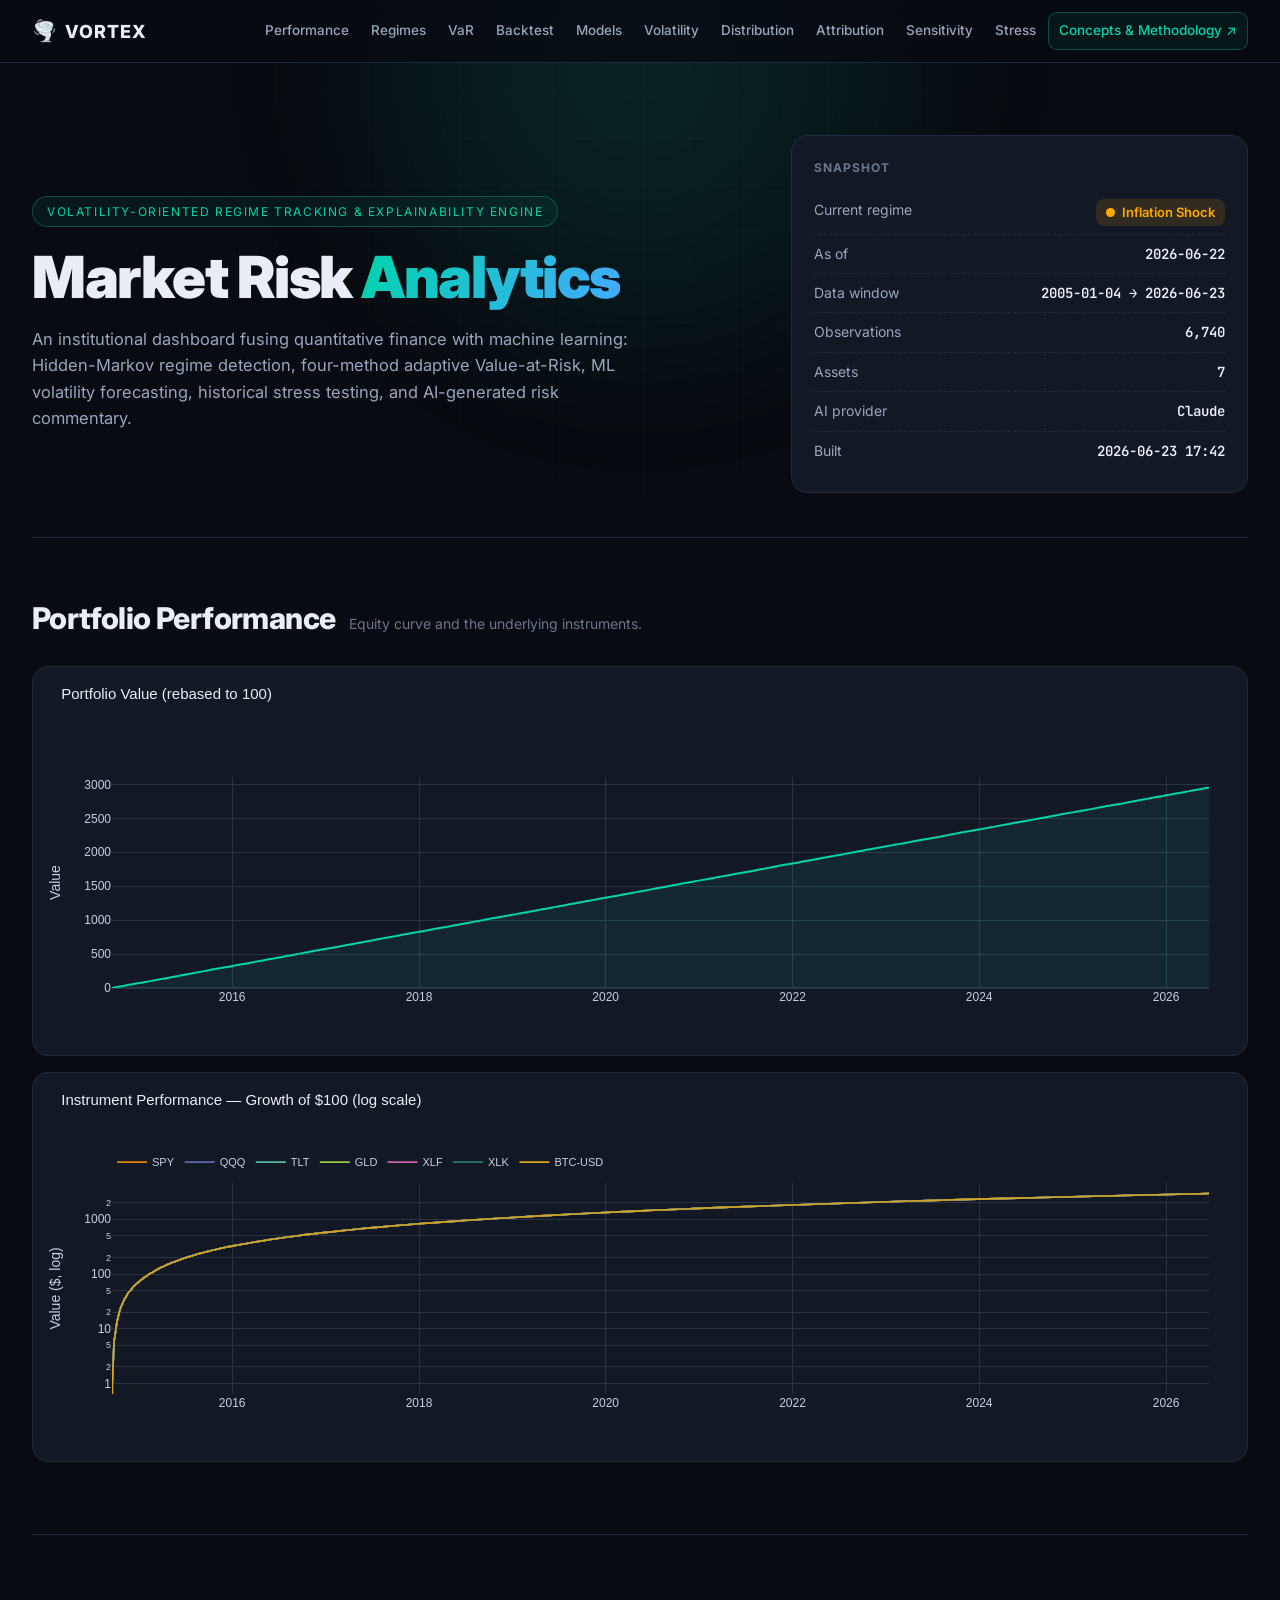
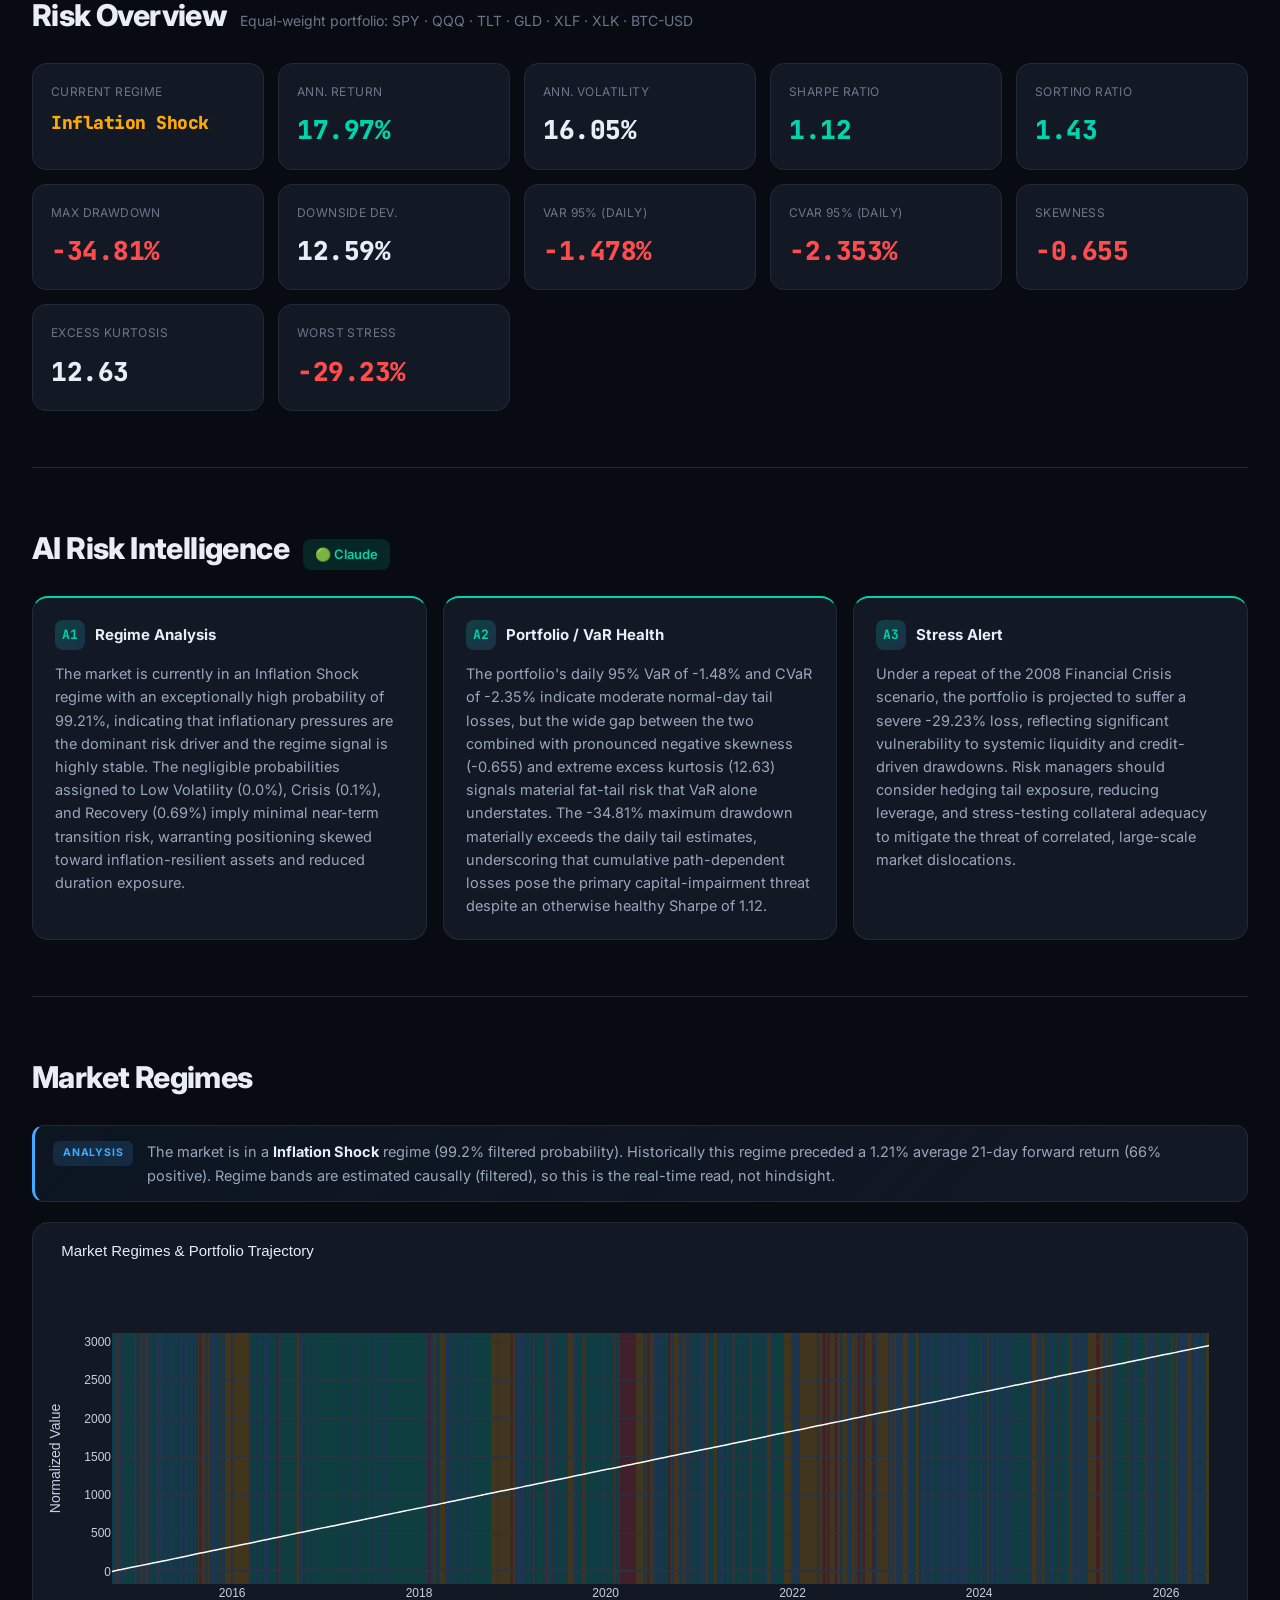
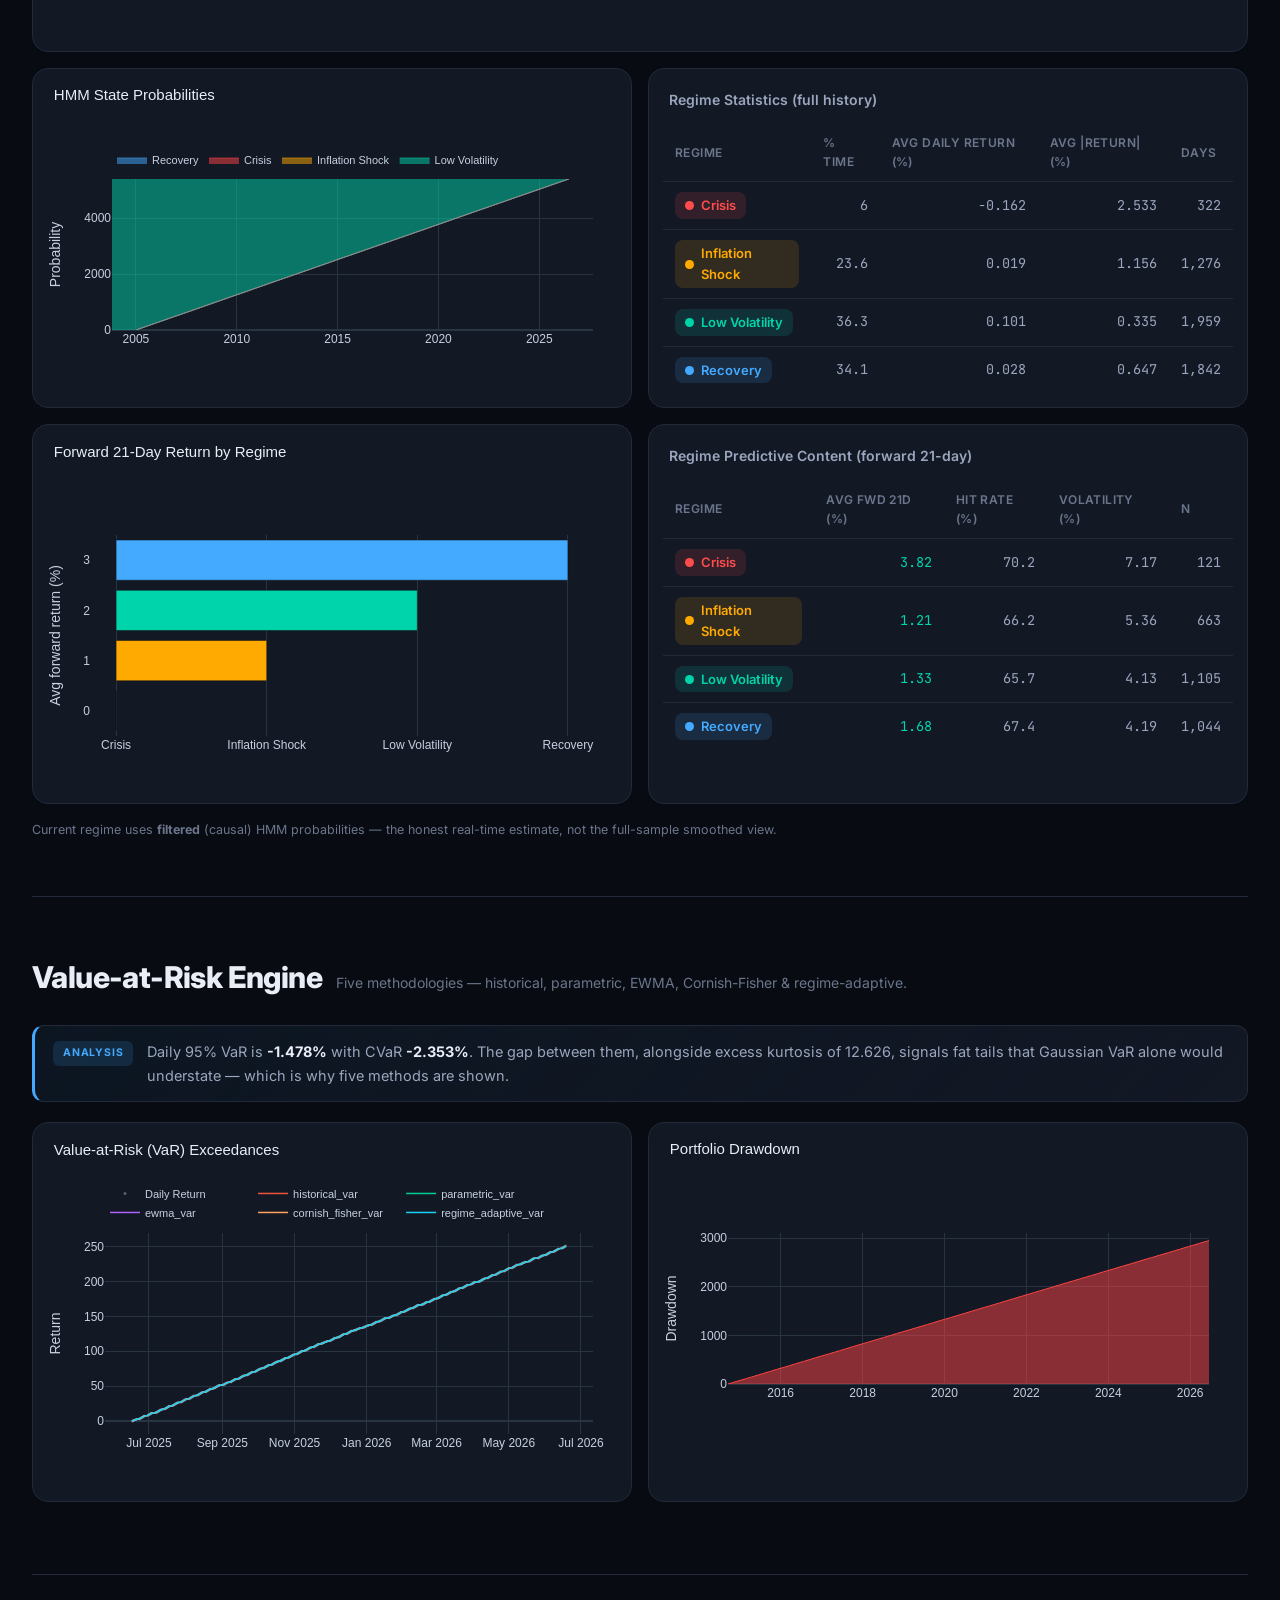
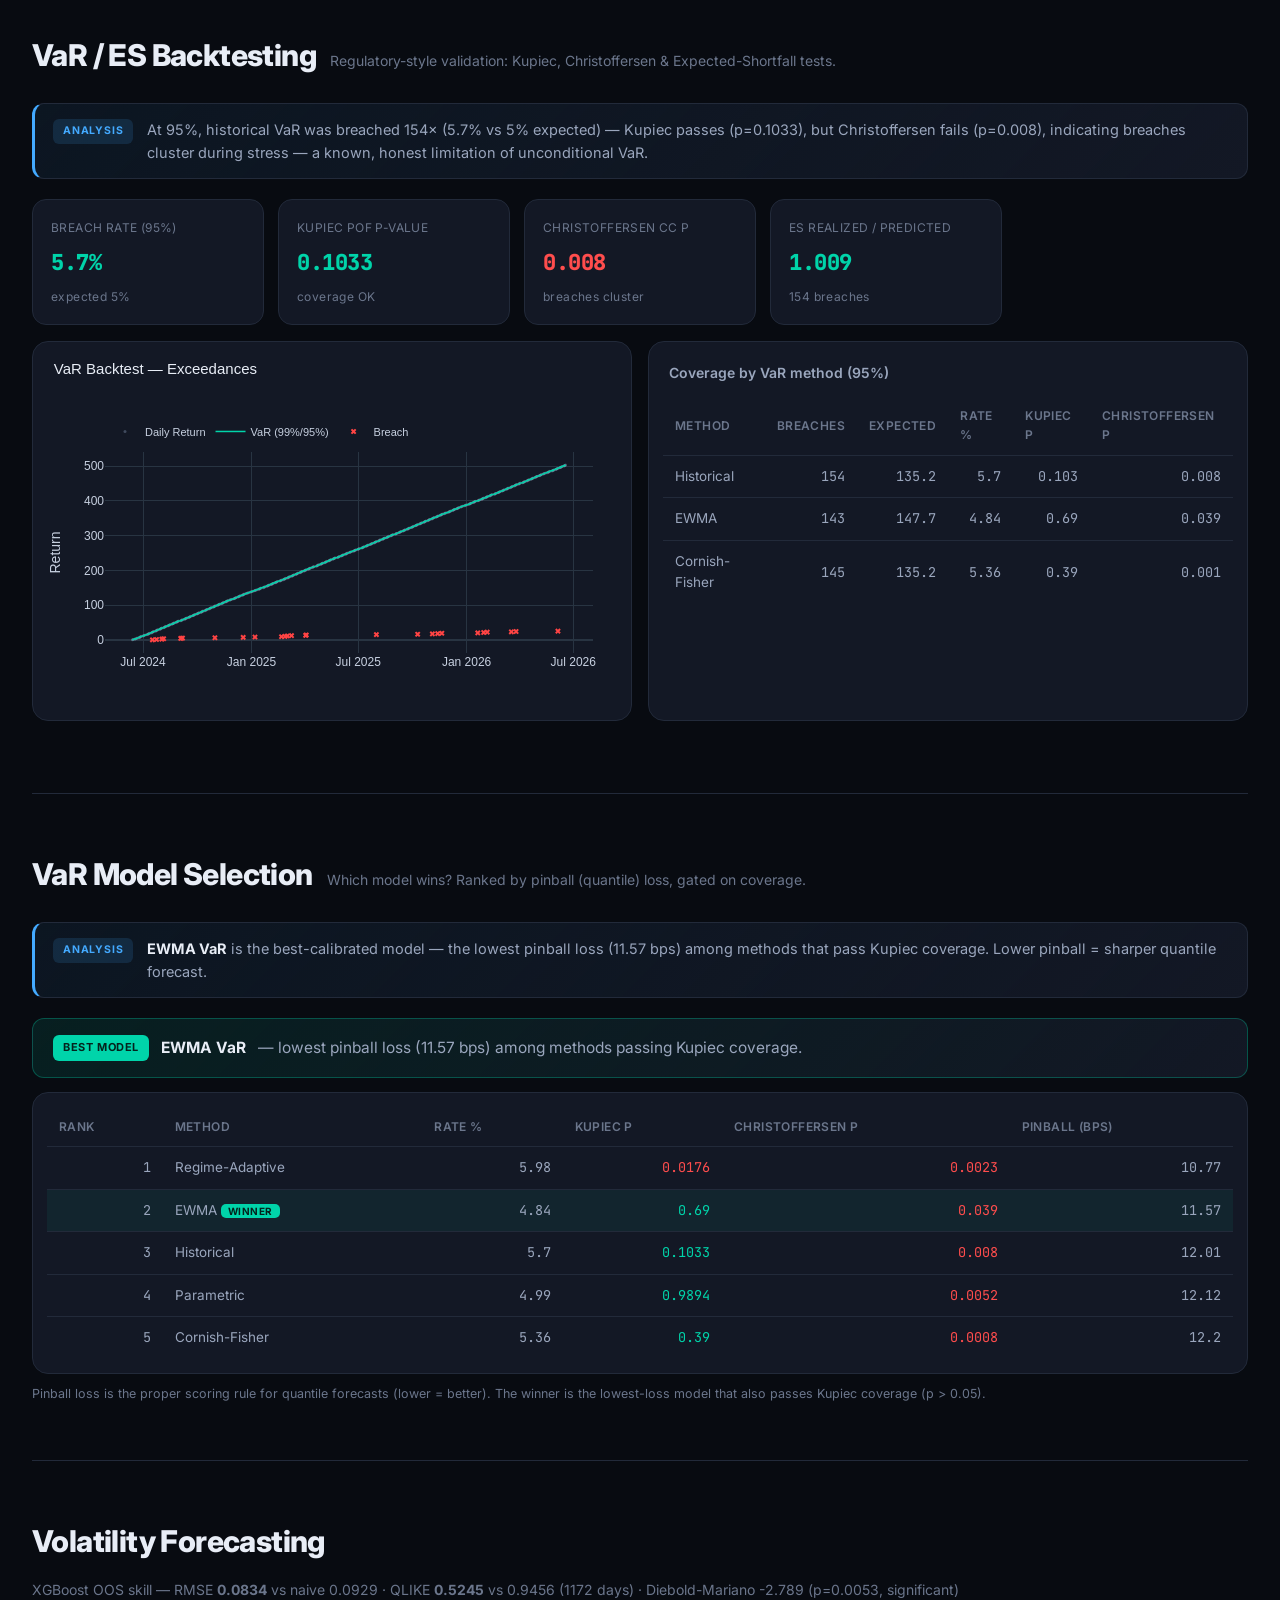
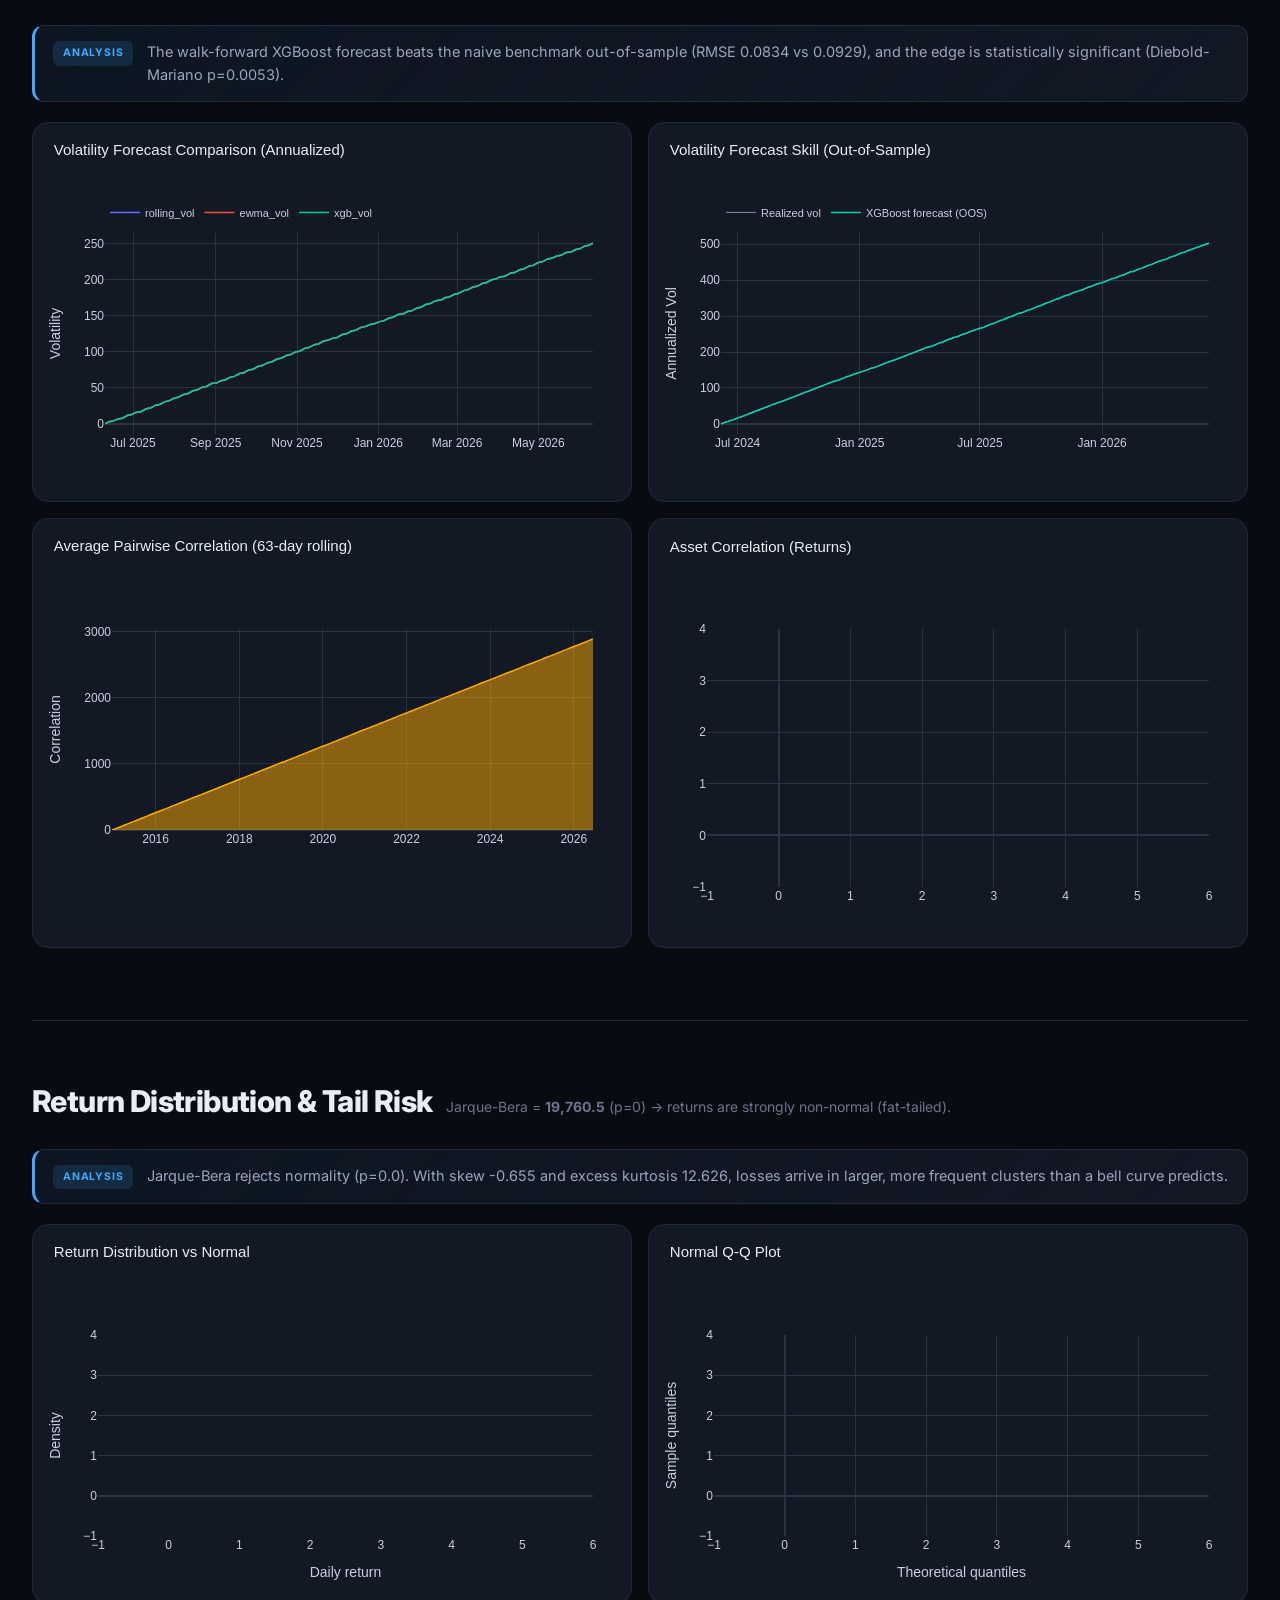
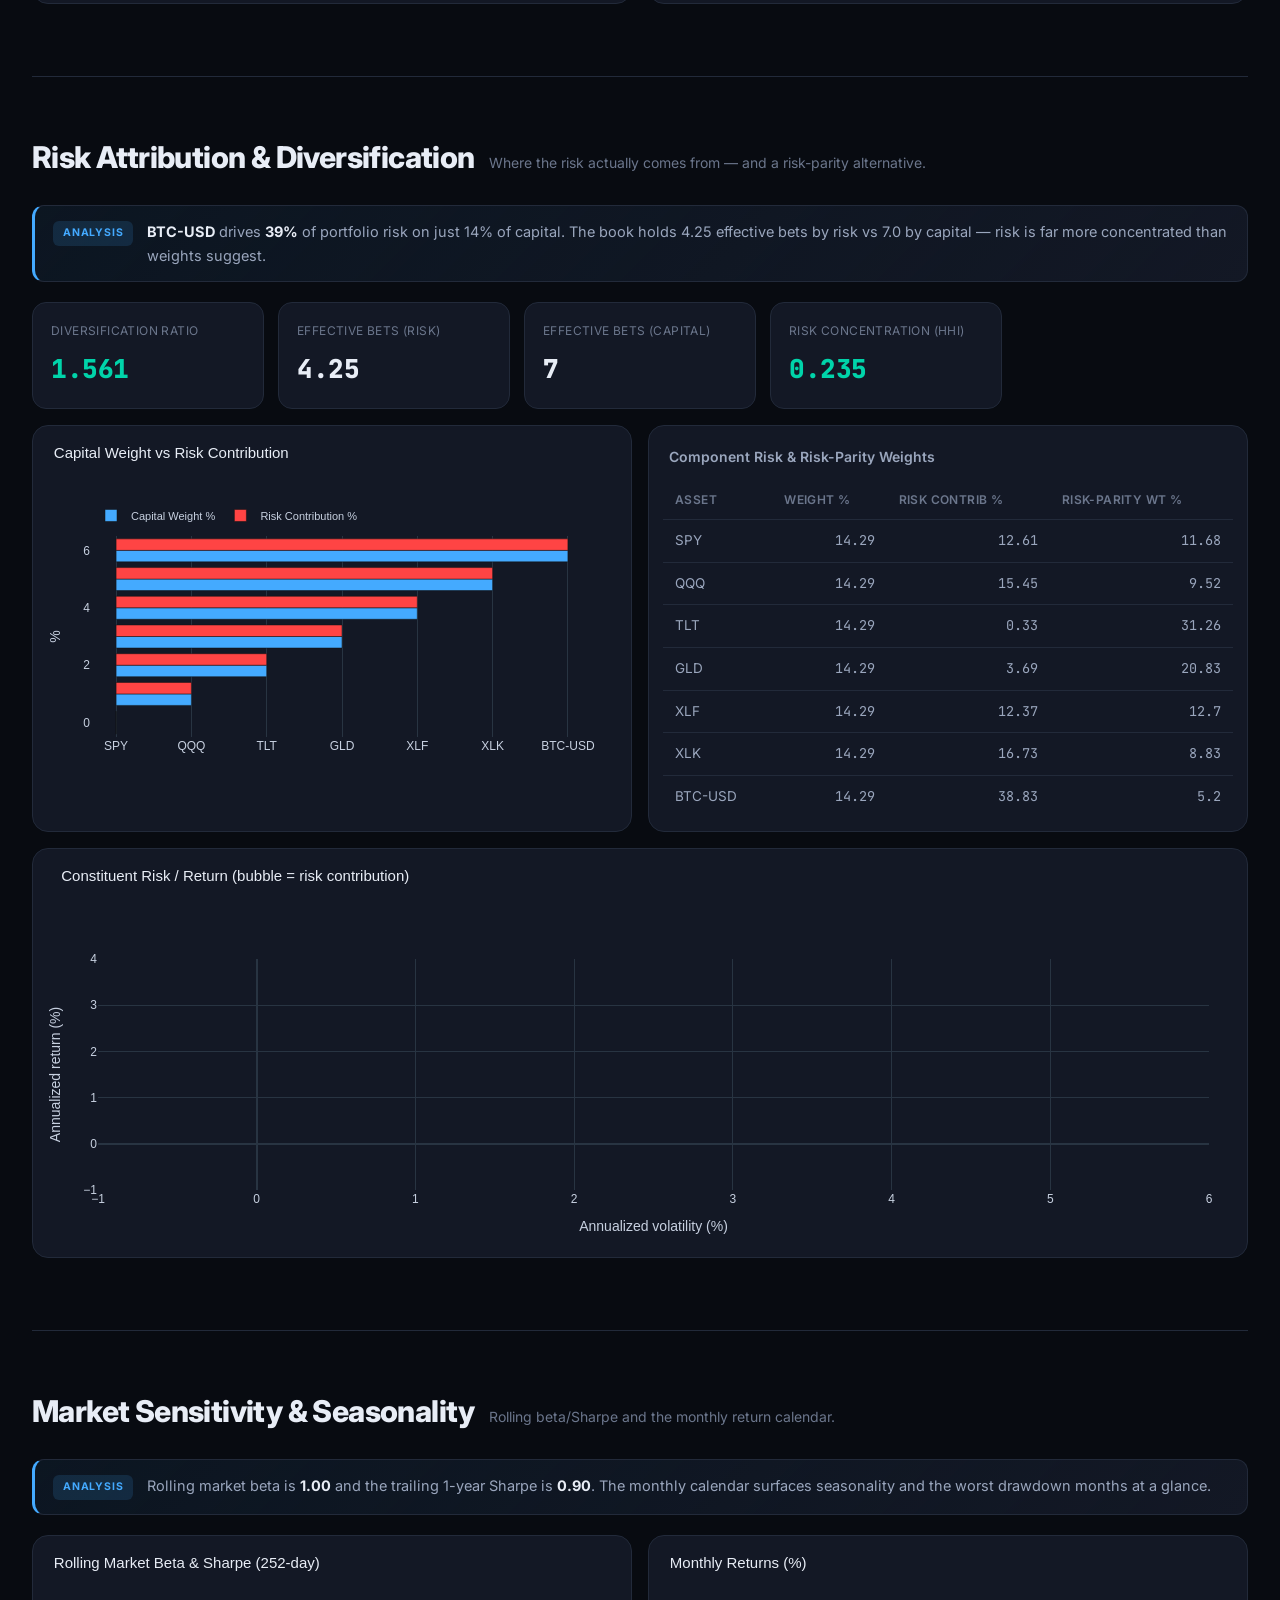
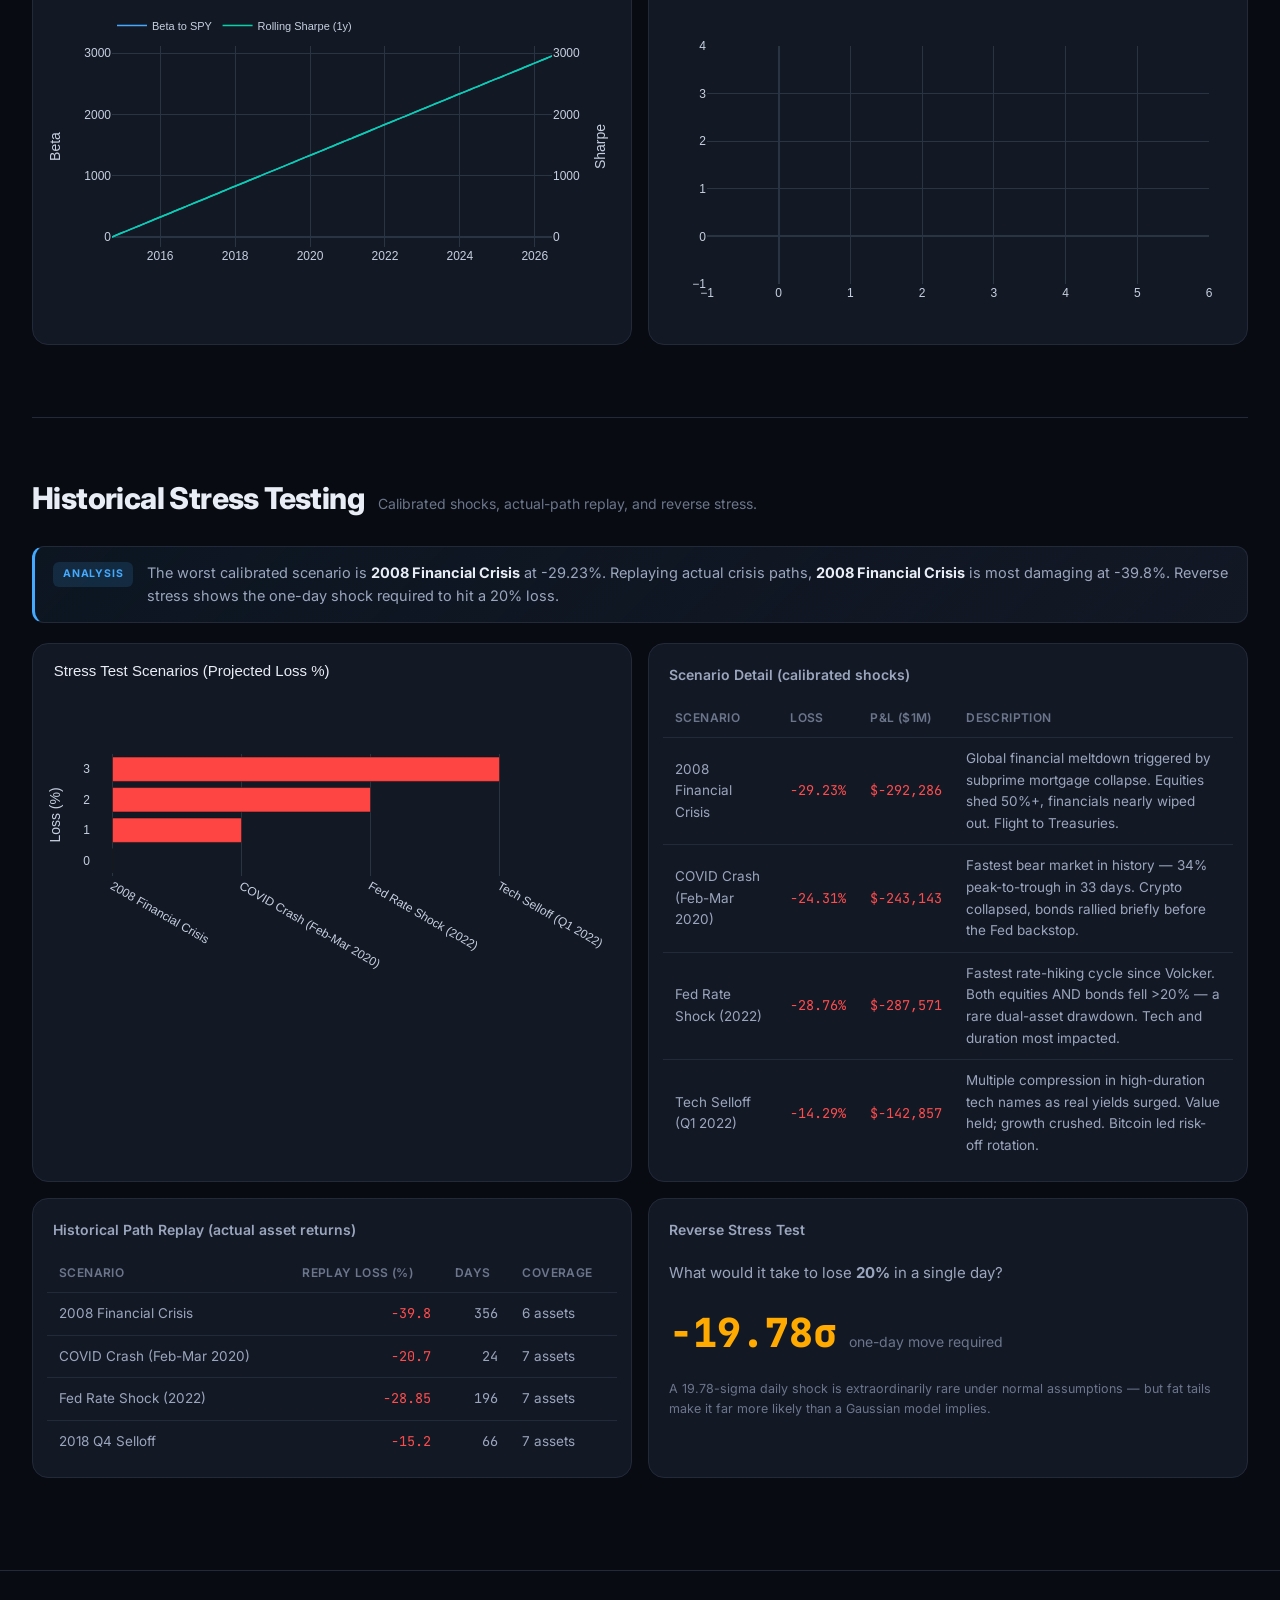
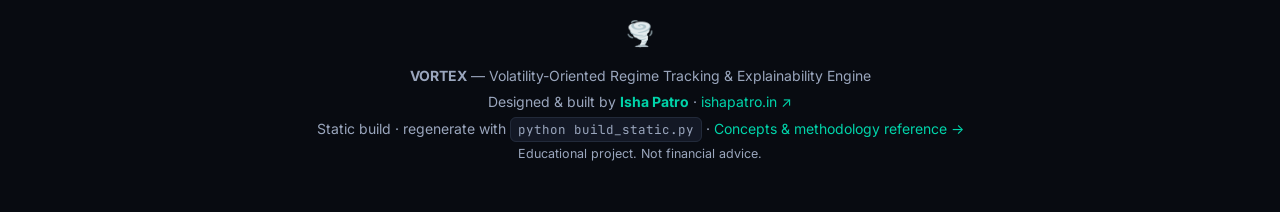
==== commit 515f42dc: "Fixed Navbar" ====
--- a/index.html
+++ b/index.html
@@ -24,7 +24,6 @@
       <a class="brand" href="#top">
         <span class="brand-mark">🌪️</span>
         <span class="brand-text">VORTEX</span>
-        <span class="brand-sub">Risk Engine</span>
       </a>
       <nav class="topnav">
         <a href="#performance">Performance</a>
--- a/assets/dashboard.css
+++ b/assets/dashboard.css
@@ -33,12 +33,13 @@
 /* Top bar */
 .topbar { position: sticky; top: 0; z-index: 50; background: rgba(8,11,17,0.78); backdrop-filter: blur(14px); border-bottom: 1px solid var(--border); }
 .topbar-inner { max-width: var(--maxw); margin: 0 auto; display: flex; align-items: center; justify-content: space-between; gap: 20px; padding: 12px clamp(16px,3vw,32px); }
-.brand { display: flex; align-items: baseline; gap: 8px; text-decoration: none; font-weight: 800; }
+.brand { display: flex; align-items: baseline; gap: 8px; text-decoration: none; font-weight: 800; flex-shrink: 0; }
 .brand-mark { font-size: 20px; }
 .brand-text { letter-spacing: 1px; font-size: 18px; }
 .brand-sub { font-size: 12px; color: var(--text-mute); font-weight: 500; letter-spacing: 1px; text-transform: uppercase; }
-.topnav { display: flex; gap: 4px; flex-wrap: wrap; align-items: center; }
-.topnav a { text-decoration: none; color: var(--text-dim); font-size: 14px; font-weight: 500; padding: 7px 12px; border-radius: 9px; transition: all .16s ease; }
+.topnav { display: flex; gap: 2px; flex-wrap: nowrap; align-items: center; overflow-x: auto; -ms-overflow-style: none; scrollbar-width: none; }
+.topnav::-webkit-scrollbar { display: none; }
+.topnav a { text-decoration: none; color: var(--text-dim); font-size: 13.5px; font-weight: 500; padding: 7px 10px; border-radius: 9px; transition: all .16s ease; white-space: nowrap; }
 .topnav a:hover { color: var(--text); background: var(--surface-2); }
 .topnav .nav-pill { color: var(--teal); border: 1px solid rgba(0,212,170,0.3); background: rgba(0,212,170,0.06); }
 
